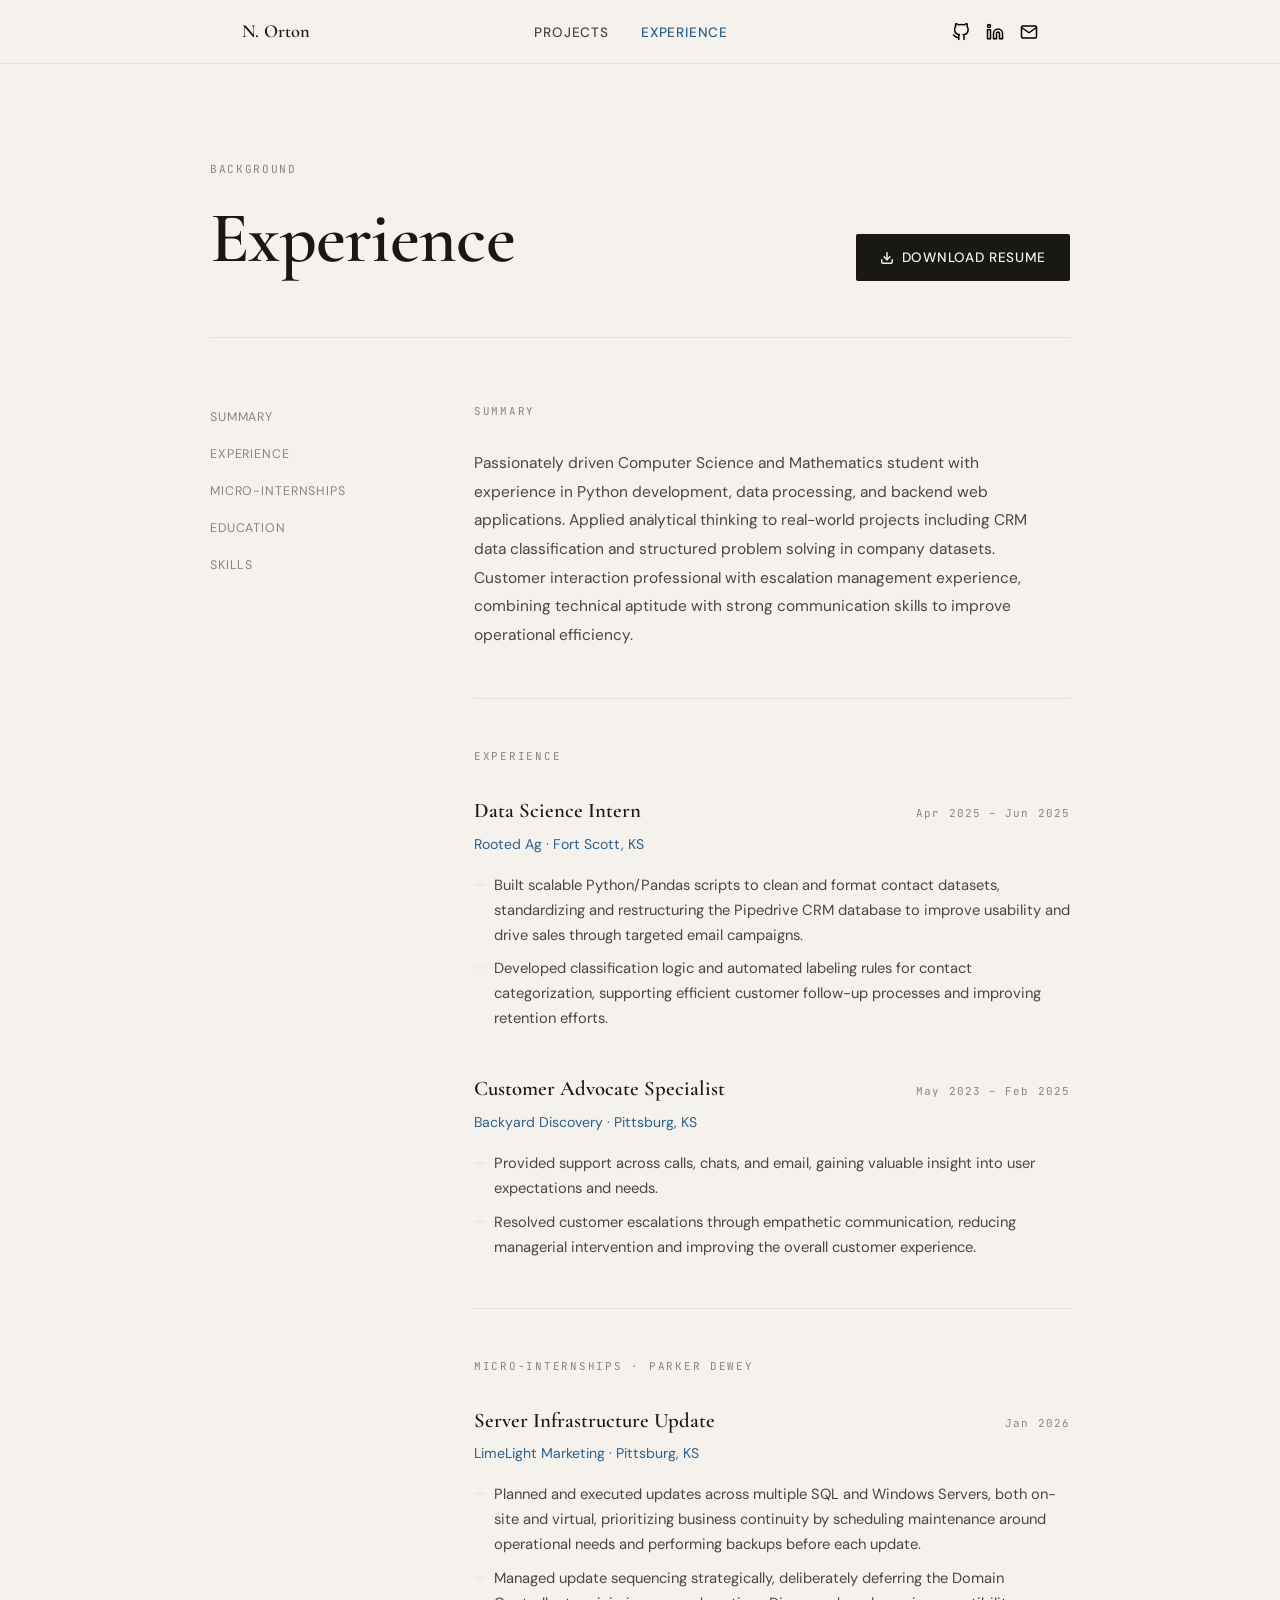
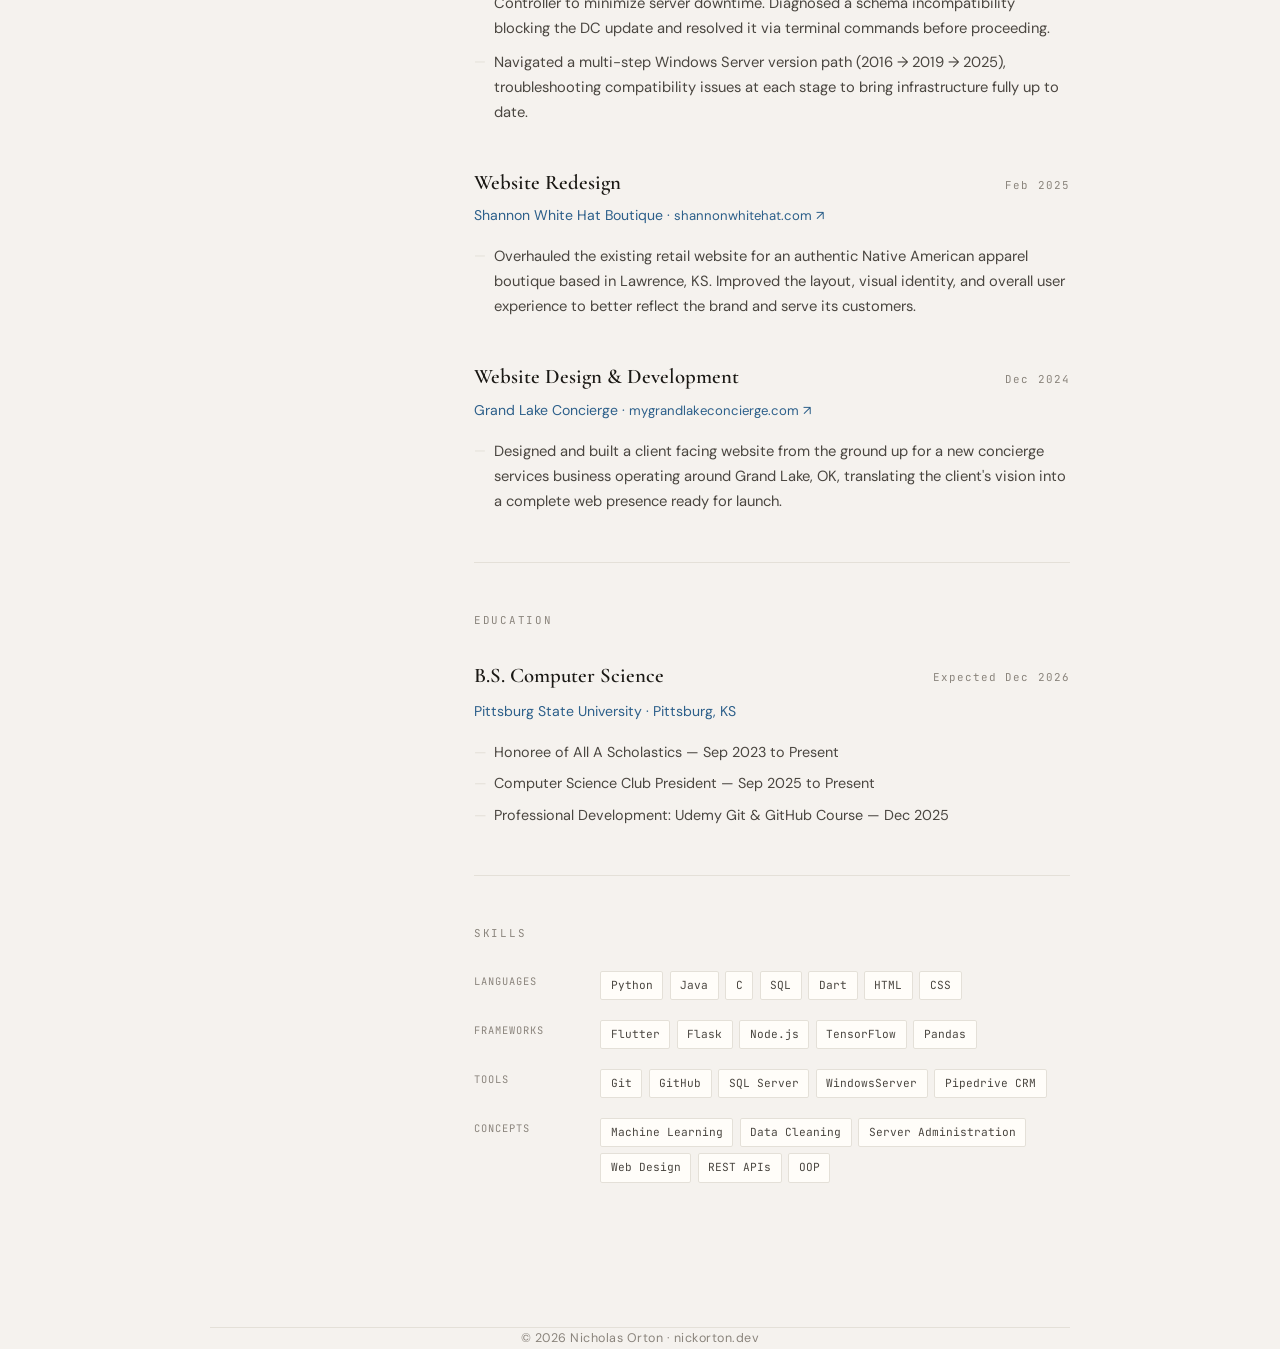
==== experience.html @ 3e884c7b "Updating mobile breakpoints" ====
<!DOCTYPE html>
<html lang="en">

<head>
    <meta charset="UTF-8" />
    <meta name="viewport" content="width=device-width, initial-scale=1.0" />
    <title>Experience · Nicholas Orton</title>
    <link rel="preconnect" href="https://fonts.googleapis.com" />
    <link rel="preconnect" href="https://fonts.gstatic.com" crossorigin />
    <link
        href="https://fonts.googleapis.com/css2?family=Cormorant+Garamond:wght@400;600&family=DM+Sans:wght@400;500&family=JetBrains+Mono:wght@400&display=swap"
        rel="stylesheet" />
    <link rel="stylesheet" href="assets/css/style.css" />
    <style>
        .page-header {
            padding: 10rem 0 3.5rem;
            display: flex;
            align-items: flex-end;
            justify-content: space-between;
            gap: 2rem;
            flex-wrap: wrap;
            border-bottom: 1px solid var(--rule);
            margin-bottom: 0;
        }

        .page-header h1 {
            font-size: clamp(2.5rem, 6vw, 4.5rem);
        }

        /* Resume body */
        .resume {
            padding: 4rem 0 6rem;
            display: grid;
            grid-template-columns: 200px 1fr;
            gap: 0 4rem;
        }

        @media (max-width: 640px) {
            .resume {
                grid-template-columns: 1fr;
            }

            .resume-sidebar {
                display: none;
            }
        }

        /* Sidebar nav (sticky) */
        .resume-sidebar {
            position: sticky;
            top: 5rem;
            align-self: start;
        }

        .sidebar-nav {
            list-style: none;
            display: flex;
            flex-direction: column;
            gap: 0.6rem;
        }

        .sidebar-nav a {
            font-size: 0.78rem;
            letter-spacing: 0.07em;
            text-transform: uppercase;
            color: var(--ink-soft);
            transition: color var(--transition);
        }

        .sidebar-nav a:hover {
            color: var(--accent);
        }

        /* Resume sections */
        .resume-main section {
            padding: 3rem 0;
            border-top: 1px solid var(--rule);
        }

        .resume-main section:first-child {
            padding-top: 0;
            border-top: none;
        }

        .resume-section-title {
            font-family: var(--mono);
            font-size: 0.68rem;
            letter-spacing: 0.16em;
            text-transform: uppercase;
            color: var(--ink-soft);
            margin-bottom: 1.75rem;
        }

        /* Summary */
        .summary-text {
            font-size: 0.97rem;
            color: var(--ink-mid);
            line-height: 1.85;
            max-width: 560px;
        }

        /* Experience entries */
        .entry {
            margin-bottom: 2.5rem;
        }

        .entry:last-child {
            margin-bottom: 0;
        }

        .entry-header {
            display: flex;
            justify-content: space-between;
            align-items: baseline;
            gap: 1rem;
            flex-wrap: wrap;
            margin-bottom: 0.25rem;
        }

        .entry-role {
            font-family: var(--serif);
            font-size: 1.3rem;
            font-weight: 600;
            color: var(--ink);
        }

        .entry-date {
            font-family: var(--mono);
            font-size: 0.68rem;
            letter-spacing: 0.1em;
            color: var(--ink-soft);
            white-space: nowrap;
        }

        .entry-org {
            font-size: 0.88rem;
            color: var(--accent);
            margin-bottom: 1rem;
        }

        .entry-bullets {
            list-style: none;
            display: flex;
            flex-direction: column;
            gap: 0.55rem;
        }

        .entry-bullets li {
            font-size: 0.92rem;
            color: var(--ink-mid);
            line-height: 1.7;
            padding-left: 1.25rem;
            position: relative;
        }

        .entry-bullets li::before {
            content: '—';
            position: absolute;
            left: 0;
            color: var(--rule);
            font-size: 0.85rem;
        }

        /* Education */
        .edu-degree {
            font-family: var(--serif);
            font-size: 1.3rem;
            font-weight: 600;
            margin-bottom: 0.2rem;
        }

        .edu-school {
            font-size: 0.88rem;
            color: var(--accent);
            margin-bottom: 1rem;
        }

        .edu-honors {
            list-style: none;
            display: flex;
            flex-direction: column;
            gap: 0.45rem;
        }

        .edu-honors li {
            font-size: 0.9rem;
            color: var(--ink-mid);
            padding-left: 1.25rem;
            position: relative;
        }

        .edu-honors li::before {
            content: '—';
            position: absolute;
            left: 0;
            color: var(--rule);
        }

        /* Skills */
        .skills-grid {
            display: flex;
            flex-direction: column;
            gap: 1.25rem;
        }

        .skill-row {
            display: grid;
            grid-template-columns: 110px 1fr;
            gap: 1rem;
            align-items: start;
        }

        .skill-category {
            font-family: var(--mono);
            font-size: 0.65rem;
            letter-spacing: 0.1em;
            text-transform: uppercase;
            color: var(--ink-soft);
            padding-top: 0.1rem;
        }

        .skill-tags {
            display: flex;
            flex-wrap: wrap;
            gap: 0.4rem;
        }

        .skill-tag {
            font-family: var(--mono);
            font-size: 0.7rem;
            padding: 0.25rem 0.6rem;
            border: 1px solid var(--rule);
            border-radius: 2px;
            color: var(--ink-mid);
            background: var(--paper);
        }
    </style>
</head>

<body>

    <!-- Nav -->
    <nav>
        <div class="nav-inner">
            <a href="index.html" class="nav-logo">N. Orton</a>
            <ul class="nav-links">
                <li><a href="projects.html">Projects</a></li>
                <li><a href="experience.html" class="active">Experience</a></li>
            </ul>
            <div class="nav-icons">
                <a href="https://github.com/nrrorton" target="_blank" rel="noopener" aria-label="GitHub">
                    <img src="assets/icons/github.svg" alt="GitHub" width="18" height="18" />
                </a>
                <a href="https://www.linkedin.com/in/nicholas-ray-orton" target="_blank" rel="noopener"
                    aria-label="LinkedIn">
                    <img src="assets/icons/linkedin.svg" alt="LinkedIn" width="18" height="18" />
                </a>
                <a href="mailto:nrrorton@gmail.com" aria-label="Email">
                    <img src="assets/icons/email.svg" alt="Email" width="18" height="18" />
                </a>
            </div>
            <!-- Hamburger toggle (mobile only) -->
            <button class="nav-toggle" aria-label="Toggle menu" onclick="
          this.classList.toggle('open');
          document.getElementById('nav-drawer').classList.toggle('open');
        ">
                <span></span>
                <span></span>
                <span></span>
            </button>
        </div>
        <!-- Mobile drawer -->
        <div class="nav-drawer" id="nav-drawer">
            <ul class="nav-links">
                <li><a href="projects.html">Projects</a></li>
                <li><a href="experience.html" class="active">Experience</a></li>
            </ul>
            <div class="nav-icons">
                <a href="https://github.com/nrrorton" target="_blank" rel="noopener" aria-label="GitHub">
                    <img src="assets/icons/github.svg" alt="GitHub" width="18" height="18" />
                </a>
                <a href="https://www.linkedin.com/in/nicholas-ray-orton" target="_blank" rel="noopener"
                    aria-label="LinkedIn">
                    <img src="assets/icons/linkedin.svg" alt="LinkedIn" width="18" height="18" />
                </a>
                <a href="mailto:nrrorton@gmail.com" aria-label="Email">
                    <img src="assets/icons/email.svg" alt="Email" width="18" height="18" />
                </a>
            </div>
        </div>
    </nav>

    <!-- Header -->
    <header class="page-header container">
        <div>
            <p class="section-label fade-in delay-1">Background</p>
            <h1 class="fade-in delay-2">Experience</h1>
        </div>
        <a href="assets/files/Nicholas_Orton_Resume.pdf" download class="btn btn-primary fade-in delay-3">
            <svg width="14" height="14" viewBox="0 0 24 24" fill="none" stroke="currentColor" stroke-width="2.5"
                stroke-linecap="round" stroke-linejoin="round">
                <path d="M21 15v4a2 2 0 0 1-2 2H5a2 2 0 0 1-2-2v-4" />
                <polyline points="7 10 12 15 17 10" />
                <line x1="12" y1="15" x2="12" y2="3" />
            </svg>
            Download Resume
        </a>
    </header>

    <!-- Resume -->
    <div class="resume container">

        <!-- Sidebar -->
        <aside class="resume-sidebar fade-in delay-2">
            <ul class="sidebar-nav">
                <li><a href="#summary">Summary</a></li>
                <li><a href="#experience">Experience</a></li>
                <li><a href="micro">Micro-Internships</a></li>
                <li><a href="#education">Education</a></li>
                <li><a href="#skills">Skills</a></li>
            </ul>
        </aside>

        <!-- Main content -->
        <div class="resume-main">

            <!-- Summary -->
            <section id="summary" class="fade-in delay-2">
                <p class="resume-section-title">Summary</p>
                <p class="summary-text">
                    Passionately driven Computer Science and Mathematics student with experience in Python development,
                    data processing, and backend web applications. Applied analytical thinking to real-world projects
                    including CRM data classification and structured problem solving in company datasets. Customer
                    interaction professional with escalation management experience, combining technical aptitude with
                    strong communication skills to improve operational efficiency.
                </p>
            </section>

            <!-- Experience -->
            <section id="experience" class="fade-in delay-3">
                <p class="resume-section-title">Experience</p>

                <div class="entry">
                    <div class="entry-header">
                        <span class="entry-role">Data Science Intern</span>
                        <span class="entry-date">Apr 2025 – Jun 2025</span>
                    </div>
                    <p class="entry-org">Rooted Ag · Fort Scott, KS</p>
                    <ul class="entry-bullets">
                        <li>Built scalable Python/Pandas scripts to clean and format contact datasets, standardizing and
                            restructuring the Pipedrive CRM database to improve usability and drive sales through
                            targeted email campaigns.</li>
                        <li>Developed classification logic and automated labeling rules for contact categorization,
                            supporting efficient customer follow-up processes and improving retention efforts.</li>
                    </ul>
                </div>

                <div class="entry">
                    <div class="entry-header">
                        <span class="entry-role">Customer Advocate Specialist</span>
                        <span class="entry-date">May 2023 – Feb 2025</span>
                    </div>
                    <p class="entry-org">Backyard Discovery · Pittsburg, KS</p>
                    <ul class="entry-bullets">
                        <li>Provided support across calls, chats, and email, gaining valuable insight into user
                            expectations and needs.</li>
                        <li>Resolved customer escalations through empathetic communication, reducing managerial
                            intervention and improving the overall customer experience.</li>
                    </ul>
                </div>
            </section>

            <!-- Micro-Internships -->
            <section id="micro" class="fade-in delay-4">
                <p class="resume-section-title">Micro-Internships · Parker Dewey</p>
            
                <div class="entry">
                    <div class="entry-header">
                        <span class="entry-role">Server Infrastructure Update</span>
                        <span class="entry-date">Jan 2026</span>
                    </div>
                    <p class="entry-org">LimeLight Marketing · Pittsburg, KS</p>
                    <ul class="entry-bullets">
                        <li>Planned and executed updates across multiple SQL and Windows Servers, both on-site and virtual,
                            prioritizing business continuity by scheduling maintenance around operational needs and performing
                            backups before each update.</li>
                        <li>Managed update sequencing strategically, deliberately deferring the Domain Controller to minimize
                            server downtime. Diagnosed a schema incompatibility blocking the DC update and resolved it via
                            terminal commands before proceeding.</li>
                        <li>Navigated a multi-step Windows Server version path (2016 → 2019 → 2025), troubleshooting compatibility
                            issues at each stage to bring infrastructure fully up to date.</li>
                    </ul>
                </div>
            
                <div class="entry">
                    <div class="entry-header">
                        <span class="entry-role">Website Redesign</span>
                        <span class="entry-date">Feb 2025</span>
                    </div>
                    <p class="entry-org">
                        Shannon White Hat Boutique ·
                        <a href="https://www.shannonwhitehat.com/" target="_blank" rel="noopener"
                            style="color: var(--accent); font-size: 0.82rem;">shannonwhitehat.com ↗</a>
                    </p>
                    <ul class="entry-bullets">
                        <li>Overhauled the existing retail website for an authentic Native American apparel boutique based in
                            Lawrence, KS. Improved the layout, visual identity, and overall user experience to better reflect the
                            brand and serve its customers.</li>
                    </ul>
                </div>

                <div class="entry">
                    <div class="entry-header">
                        <span class="entry-role">Website Design & Development</span>
                        <span class="entry-date">Dec 2024</span>
                    </div>
                    <p class="entry-org">
                        Grand Lake Concierge ·
                        <a href="https://www.mygrandlakeconcierge.com/" target="_blank" rel="noopener"
                            style="color: var(--accent); font-size: 0.82rem;">mygrandlakeconcierge.com ↗</a>
                    </p>
                    <ul class="entry-bullets">
                        <li>Designed and built a client facing website from the ground up for a new concierge services business
                            operating around Grand Lake, OK, translating the client's vision into a complete web presence ready for
                            launch.</li>
                    </ul>
                </div>
            </section>

            <!-- Education -->
            <section id="education" class="fade-in delay-4">
                <p class="resume-section-title">Education</p>
                <div class="entry-header" style="margin-bottom: 0.25rem;">
                    <span class="edu-degree">B.S. Computer Science</span>
                    <span class="entry-date">Expected Dec 2026</span>
                </div>
                <p class="edu-school">Pittsburg State University · Pittsburg, KS</p>
                <ul class="edu-honors">
                    <li>Honoree of All A Scholastics — Sep 2023 to Present</li>
                    <li>Computer Science Club President — Sep 2025 to Present</li>
                    <li>Professional Development: Udemy Git &amp; GitHub Course — Dec 2025</li>
                </ul>
            </section>

            <!-- Skills -->
            <section id="skills" class="fade-in delay-5">
                <p class="resume-section-title">Skills</p>
                <div class="skills-grid">
                    <div class="skill-row">
                        <span class="skill-category">Languages</span>
                        <div class="skill-tags">
                            <span class="skill-tag">Python</span>
                            <span class="skill-tag">Java</span>
                            <span class="skill-tag">C</span>
                            <span class="skill-tag">SQL</span>
                            <span class="skill-tag">Dart</span>
                            <span class="skill-tag">HTML</span>
                            <span class="skill-tag">CSS</span>
                        </div>
                    </div>
                    <div class="skill-row">
                        <span class="skill-category">Frameworks</span>
                        <div class="skill-tags">
                            <span class="skill-tag">Flutter</span>
                            <span class="skill-tag">Flask</span>
                            <span class="skill-tag">Node.js</span>
                            <span class="skill-tag">TensorFlow</span>
                            <span class="skill-tag">Pandas</span>
                        </div>
                    </div>
                    <div class="skill-row">
                        <span class="skill-category">Tools</span>
                        <div class="skill-tags">
                            <span class="skill-tag">Git</span>
                            <span class="skill-tag">GitHub</span>
                            <span class="skill-tag">SQL Server</span>
                            <span class="skill-tag">WindowsServer</span>
                            <span class="skill-tag">Pipedrive CRM</span>
                        </div>
                    </div>
                    <div class="skill-row">
                        <span class="skill-category">Concepts</span>
                        <div class="skill-tags">
                            <span class="skill-tag">Machine Learning</span>
                            <span class="skill-tag">Data Cleaning</span>
                            <span class="skill-tag">Server Administration</span>
                            <span class="skill-tag">Web Design</span>
                            <span class="skill-tag">REST APIs</span>
                            <span class="skill-tag">OOP</span>
                        </div>
                    </div>
                </div>
            </section>

        </div>
    </div>

    <footer class="container">
        <p>© 2026 Nicholas Orton · nickorton.dev</p>
    </footer>

</body>

</html>
---- assets/css/style.css ----
/* ── Reset & Base ─────────────────────────────────────── */
*,
*::before,
*::after {
    box-sizing: border-box;
    margin: 0;
    padding: 0;
}

:root {
    --cream: #f5f2ee;
    --paper: #fffdf9;
    --ink: #1a1814;
    --ink-mid: #4a4640;
    --ink-soft: #8a847c;
    --rule: #e4e0d8;
    --accent: #2c5f8a;
    --accent-h: #1e4266;
    --serif: 'Cormorant Garamond', Georgia, serif;
    --sans: 'DM Sans', system-ui, sans-serif;
    --mono: 'JetBrains Mono', monospace;
    --max: 860px;
    --transition: 0.2s ease;
}

html {
    scroll-behavior: smooth;
}

body {
    background: var(--cream);
    color: var(--ink);
    font-family: var(--sans);
    font-size: 16px;
    line-height: 1.7;
    min-height: 100vh;
}

/* ── Typography ───────────────────────────────────────── */
h1,
h2,
h3 {
    font-family: var(--serif);
    font-weight: 600;
    letter-spacing: -0.01em;
    line-height: 1.2;
}

a {
    color: var(--accent);
    text-decoration: none;
    transition: color var(--transition);
}

a:hover {
    color: var(--accent-h);
}

/* ── Layout ───────────────────────────────────────────── */
.container {
    max-width: var(--max);
    margin: 0 auto;
    padding: 0 1.25rem;
}

@media (min-width: 600px) {
    .container {
        padding: 0 2rem;
    }
}

/* ── Nav ──────────────────────────────────────────────── */
nav {
    position: fixed;
    top: 0;
    left: 0;
    right: 0;
    z-index: 100;
    background: rgba(245, 242, 238, 0.96);
    backdrop-filter: blur(8px);
    border-bottom: 1px solid var(--rule);
}

.nav-inner {
    max-width: var(--max);
    margin: 0 auto;
    padding: 1rem 1.25rem;
    display: flex;
    align-items: center;
    justify-content: space-between;
    gap: 1rem;
}

@media (min-width: 600px) {
    .nav-inner {
        padding: 1rem 2rem;
    }
}

.nav-logo {
    font-family: var(--serif);
    font-size: 1.15rem;
    font-weight: 600;
    color: var(--ink);
    letter-spacing: 0.01em;
    flex-shrink: 0;
}

.nav-logo:hover {
    color: var(--accent);
}

/* Desktop nav links + icons */
.nav-links {
    display: flex;
    align-items: center;
    gap: 2rem;
    list-style: none;
}

.nav-links a {
    font-size: 0.85rem;
    font-weight: 500;
    letter-spacing: 0.06em;
    text-transform: uppercase;
    color: var(--ink-mid);
}

.nav-links a:hover {
    color: var(--accent);
}

.nav-links a.active {
    color: var(--accent);
}

.nav-icons {
    display: flex;
    align-items: center;
    gap: 1rem;
    flex-shrink: 0;
}

.nav-icons a {
    display: flex;
    align-items: center;
    color: var(--ink-soft);
    transition: color var(--transition);
}

.nav-icons a:hover {
    color: var(--accent);
}

.nav-icons img,
.nav-icons svg {
    width: 18px;
    height: 18px;
}

/* Hamburger button — hidden on desktop */
.nav-toggle {
    display: none;
    flex-direction: column;
    justify-content: center;
    gap: 5px;
    background: none;
    border: none;
    cursor: pointer;
    padding: 4px;
    flex-shrink: 0;
}

.nav-toggle span {
    display: block;
    width: 22px;
    height: 1.5px;
    background: var(--ink);
    transition: all 0.25s ease;
    transform-origin: center;
}

/* Animate hamburger → X when open */
.nav-toggle.open span:nth-child(1) {
    transform: translateY(6.5px) rotate(45deg);
}

.nav-toggle.open span:nth-child(2) {
    opacity: 0;
}

.nav-toggle.open span:nth-child(3) {
    transform: translateY(-6.5px) rotate(-45deg);
}

/* Mobile drawer */
.nav-drawer {
    display: none;
    flex-direction: column;
    background: rgba(245, 242, 238, 0.98);
    border-top: 1px solid var(--rule);
    padding: 0.5rem 1.25rem 1.25rem;
}

.nav-drawer.open {
    display: flex;
}

.nav-drawer .nav-links {
    flex-direction: column;
    align-items: flex-start;
    gap: 0;
}

.nav-drawer .nav-links li {
    width: 100%;
    border-bottom: 1px solid var(--rule);
}

.nav-drawer .nav-links a {
    display: block;
    padding: 0.75rem 0;
    font-size: 0.9rem;
}

.nav-drawer .nav-icons {
    margin-top: 1rem;
    gap: 1.25rem;
}

/* Switch to mobile layout below 560px */
@media (max-width: 560px) {
    .nav-toggle {
        display: flex;
    }

    .nav-inner .nav-links,
    .nav-inner .nav-icons {
        display: none;
    }
}

/* ── Buttons ──────────────────────────────────────────── */
.btn {
    display: inline-flex;
    align-items: center;
    gap: 0.5rem;
    padding: 0.75rem 1.5rem;
    font-family: var(--sans);
    font-size: 0.85rem;
    font-weight: 500;
    letter-spacing: 0.05em;
    text-transform: uppercase;
    border-radius: 2px;
    transition: all var(--transition);
    cursor: pointer;
    border: none;
}

.btn-primary {
    background: var(--ink);
    color: var(--cream);
}

.btn-primary:hover {
    background: var(--accent);
    color: var(--cream);
}

.btn-outline {
    background: transparent;
    color: var(--ink);
    border: 1px solid var(--ink);
}

.btn-outline:hover {
    border-color: var(--accent);
    color: var(--accent);
}

/* ── Section headings ─────────────────────────────────── */
.section-label {
    font-family: var(--mono);
    font-size: 0.7rem;
    letter-spacing: 0.15em;
    text-transform: uppercase;
    color: var(--ink-soft);
    margin-bottom: 1rem;
}

.divider {
    width: 40px;
    height: 1px;
    background: var(--ink-soft);
    margin: 1.5rem 0;
}

/* ── Footer ───────────────────────────────────────────── */
footer {
    margin-top: 6rem;
    padding: 2rem 0;
    border-top: 1px solid var(--rule);
    text-align: center;
    font-size: 0.78rem;
    color: var(--ink-soft);
    letter-spacing: 0.04em;
}

/* ── Fade-in cascade animation ────────────────────────── */
.fade-in {
    opacity: 0;
    transform: translateY(18px);
    animation: fadeUp 0.7s ease forwards;
}

@keyframes fadeUp {
    to {
        opacity: 1;
        transform: translateY(0);
    }
}

.delay-1 {
    animation-delay: 0.1s;
}

.delay-2 {
    animation-delay: 0.25s;
}

.delay-3 {
    animation-delay: 0.42s;
}

.delay-4 {
    animation-delay: 0.6s;
}

.delay-5 {
    animation-delay: 0.78s;
}
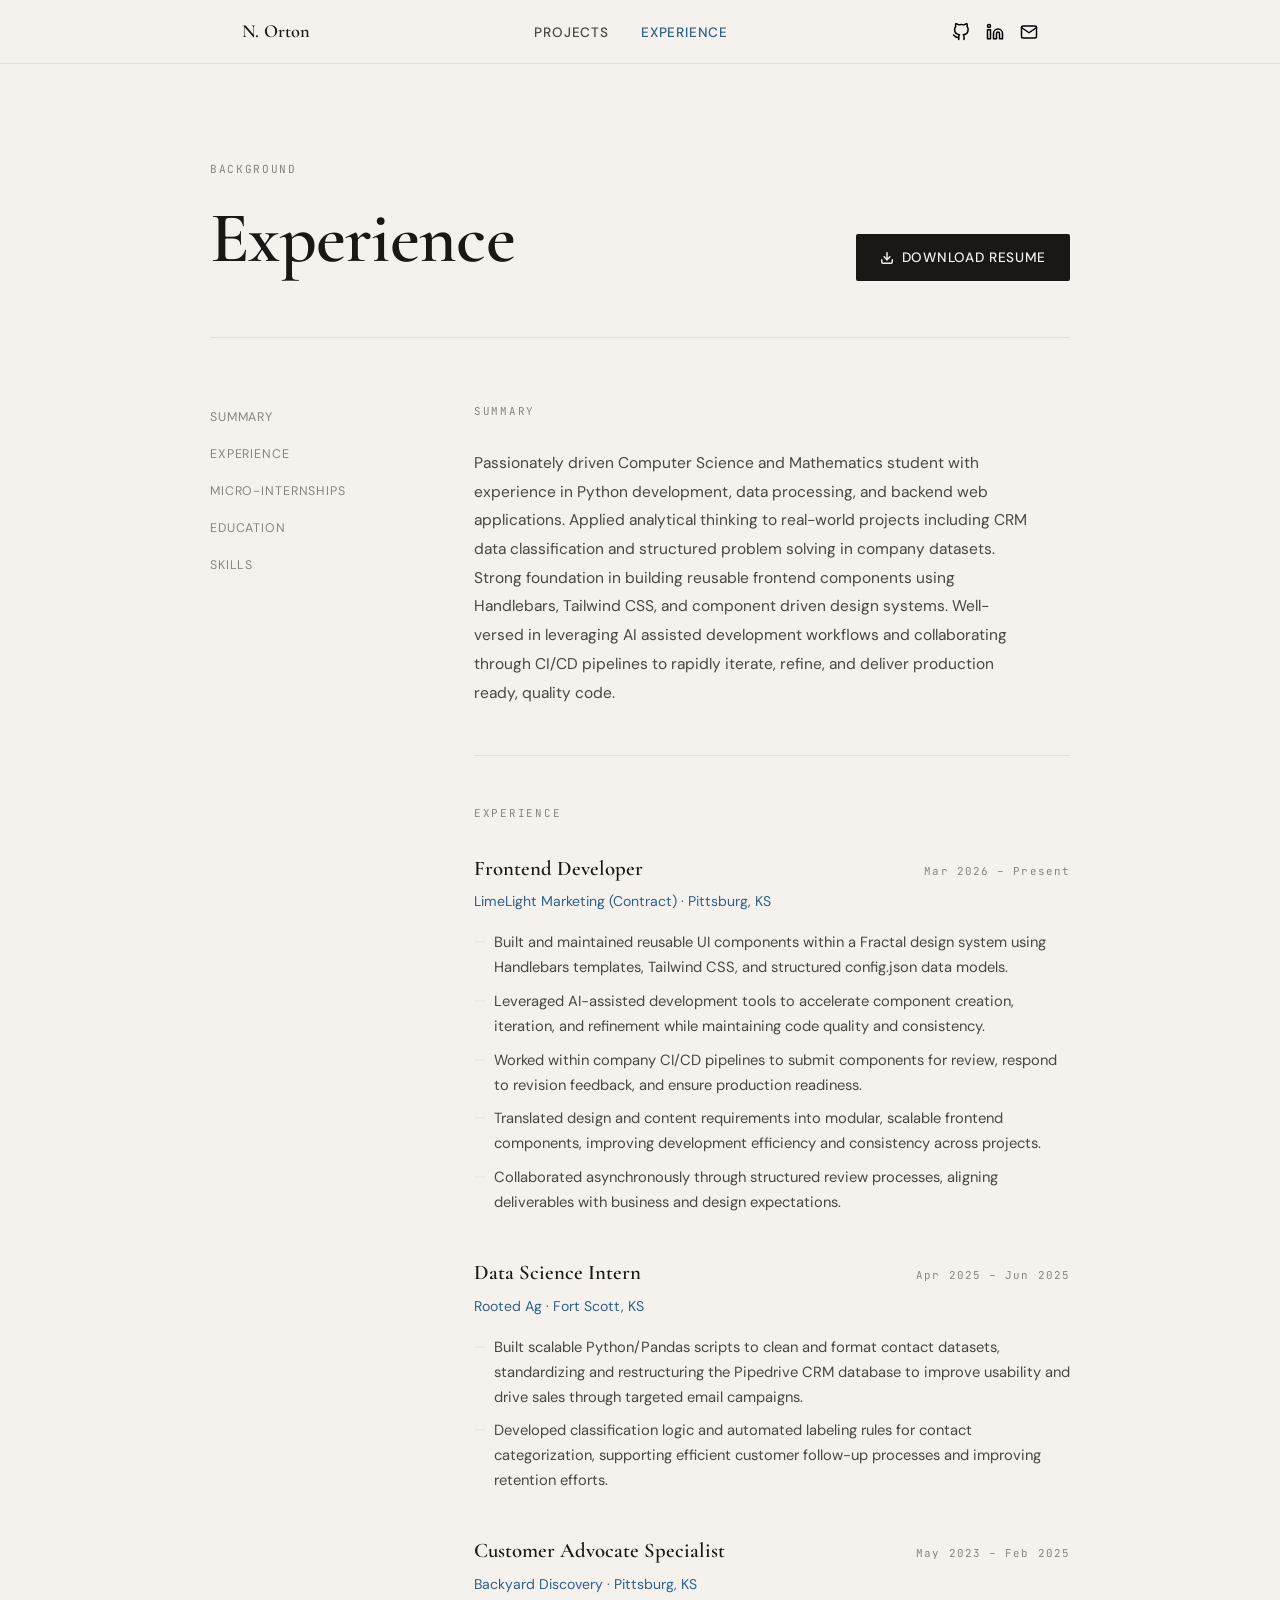
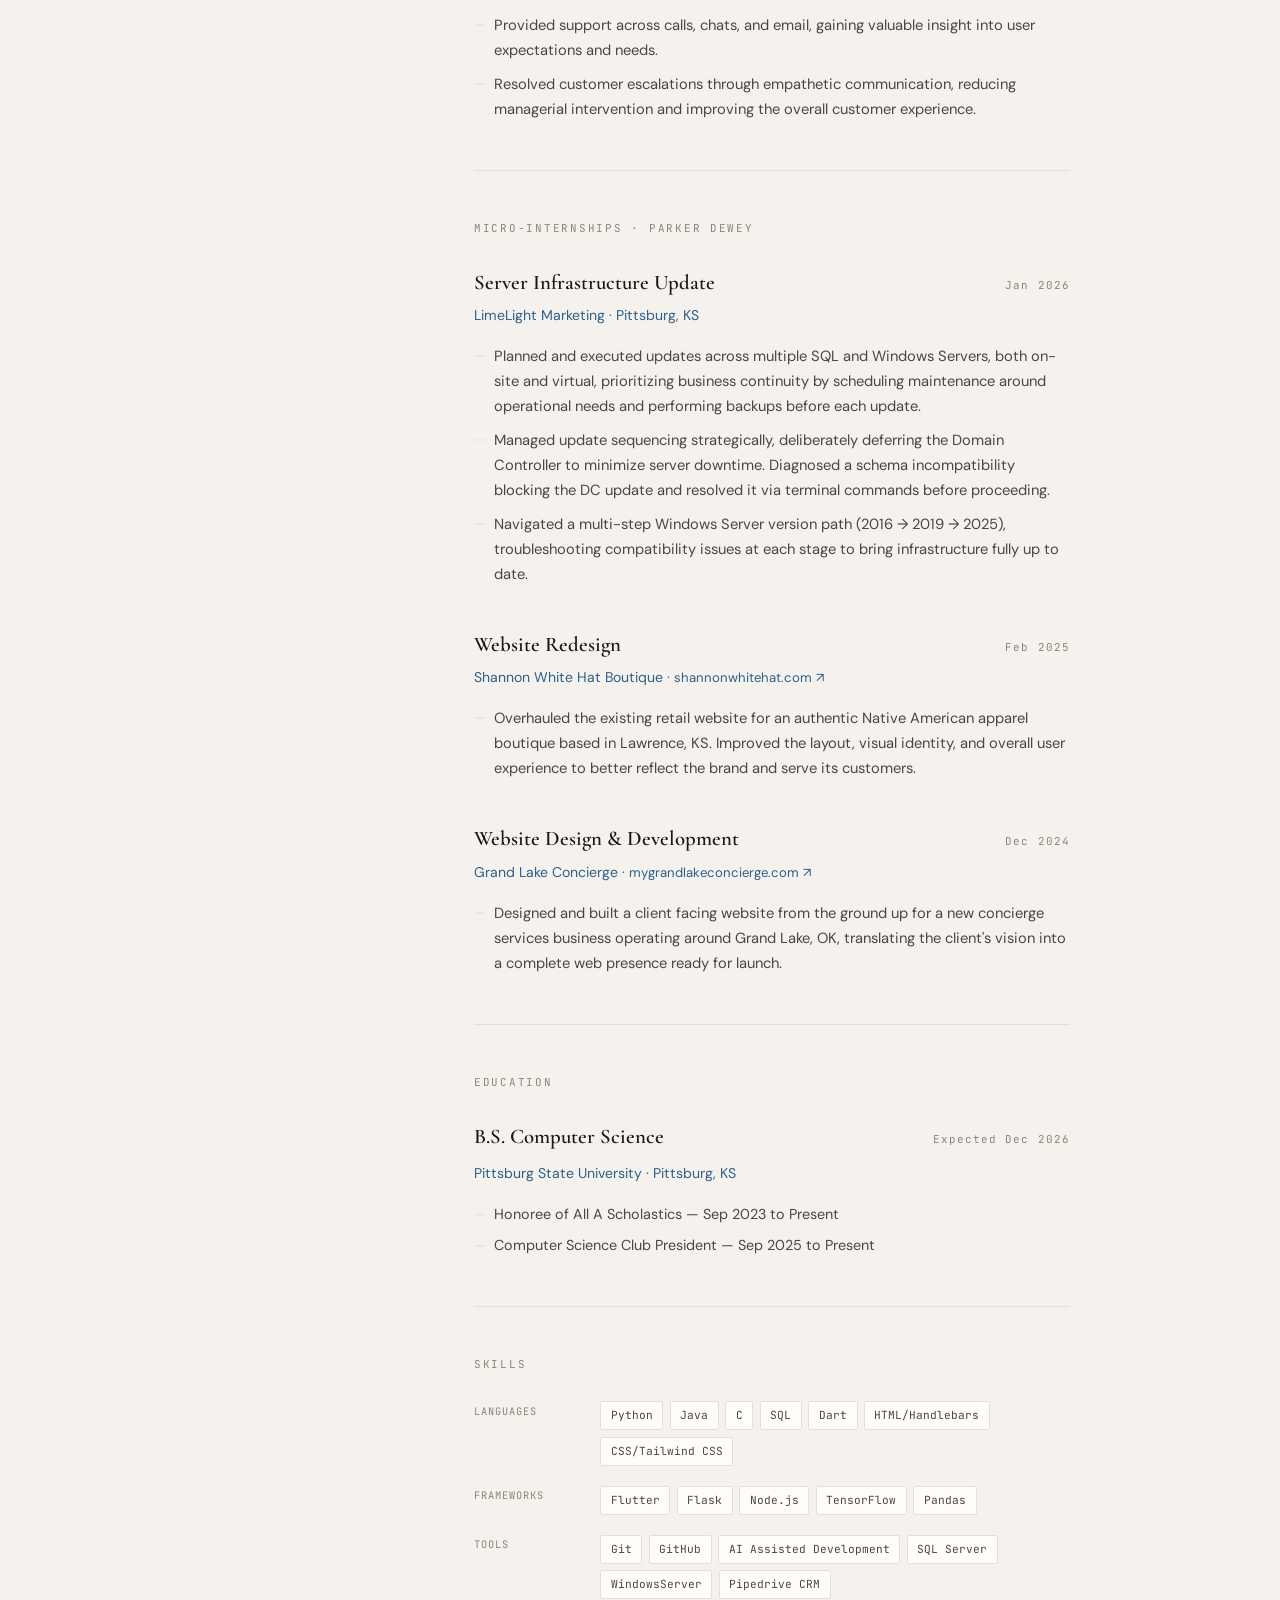
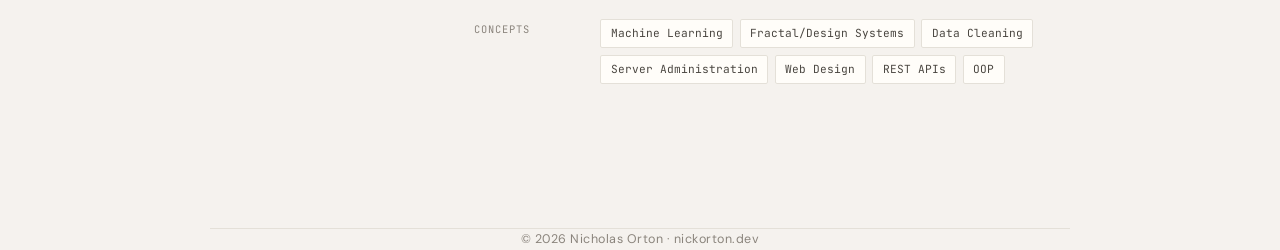
==== commit 7bf1cb88: "Adding experience/updating skills" ====
--- a/experience.html
+++ b/experience.html
@@ -261,9 +261,9 @@
             </div>
             <!-- Hamburger toggle (mobile only) -->
             <button class="nav-toggle" aria-label="Toggle menu" onclick="
-          this.classList.toggle('open');
-          document.getElementById('nav-drawer').classList.toggle('open');
-        ">
+            this.classList.toggle('open');
+            document.getElementById('nav-drawer').classList.toggle('open');
+            ">
                 <span></span>
                 <span></span>
                 <span></span>
@@ -330,15 +330,36 @@
                 <p class="summary-text">
                     Passionately driven Computer Science and Mathematics student with experience in Python development,
                     data processing, and backend web applications. Applied analytical thinking to real-world projects
-                    including CRM data classification and structured problem solving in company datasets. Customer
-                    interaction professional with escalation management experience, combining technical aptitude with
-                    strong communication skills to improve operational efficiency.
+                    including CRM data classification and structured problem solving in company datasets. Strong foundation
+                    in building reusable frontend components using Handlebars, Tailwind CSS, and component driven design
+                    systems. Well-versed in leveraging AI assisted development workflows and collaborating through CI/CD
+                    pipelines to rapidly iterate, refine, and deliver production ready, quality code.
                 </p>
             </section>
 
             <!-- Experience -->
             <section id="experience" class="fade-in delay-3">
                 <p class="resume-section-title">Experience</p>
+
+                <div class="entry">
+                    <div class="entry-header">
+                        <span class="entry-role">Frontend Developer</span>
+                        <span class="entry-date">Mar 2026 – Present</span>
+                    </div>
+                    <p class="entry-org">LimeLight Marketing (Contract) · Pittsburg, KS</p>
+                    <ul class="entry-bullets">
+                        <li>Built and maintained reusable UI components within a Fractal design system using Handlebars templates, Tailwind CSS, and
+                        structured config.json data models.</li>
+                        <li>Leveraged AI-assisted development tools to accelerate component creation, iteration, and refinement while maintaining
+                        code quality and consistency.</li>
+                        <li>Worked within company CI/CD pipelines to submit components for review, respond to revision feedback, and ensure
+                        production readiness.</li>
+                        <li>Translated design and content requirements into modular, scalable frontend components, improving development efficiency
+                        and consistency across projects.</li>
+                        <li>Collaborated asynchronously through structured review processes, aligning deliverables with business and design
+                        expectations.</li>
+                    </ul>
+                </div>
 
                 <div class="entry">
                     <div class="entry-header">
@@ -438,7 +459,6 @@
                 <ul class="edu-honors">
                     <li>Honoree of All A Scholastics — Sep 2023 to Present</li>
                     <li>Computer Science Club President — Sep 2025 to Present</li>
-                    <li>Professional Development: Udemy Git &amp; GitHub Course — Dec 2025</li>
                 </ul>
             </section>
 
@@ -454,8 +474,8 @@
                             <span class="skill-tag">C</span>
                             <span class="skill-tag">SQL</span>
                             <span class="skill-tag">Dart</span>
-                            <span class="skill-tag">HTML</span>
-                            <span class="skill-tag">CSS</span>
+                            <span class="skill-tag">HTML/Handlebars</span>
+                            <span class="skill-tag">CSS/Tailwind CSS</span>
                         </div>
                     </div>
                     <div class="skill-row">
@@ -473,6 +493,7 @@
                         <div class="skill-tags">
                             <span class="skill-tag">Git</span>
                             <span class="skill-tag">GitHub</span>
+                            <span class="skill-tag">AI Assisted Development</span>
                             <span class="skill-tag">SQL Server</span>
                             <span class="skill-tag">WindowsServer</span>
                             <span class="skill-tag">Pipedrive CRM</span>
@@ -482,6 +503,7 @@
                         <span class="skill-category">Concepts</span>
                         <div class="skill-tags">
                             <span class="skill-tag">Machine Learning</span>
+                            <span class="skill-tag">Fractal/Design Systems</span>
                             <span class="skill-tag">Data Cleaning</span>
                             <span class="skill-tag">Server Administration</span>
                             <span class="skill-tag">Web Design</span>
--- a/assets/css/style.css
+++ b/assets/css/style.css
@@ -206,6 +206,16 @@
     display: flex;
 }
 
+@media (min-width: 561px) {
+    .nav-drawer {
+        display: none !important;
+    }
+
+    .nav-toggle {
+        display: none !important;
+    }
+}
+
 .nav-drawer .nav-links {
     flex-direction: column;
     align-items: flex-start;
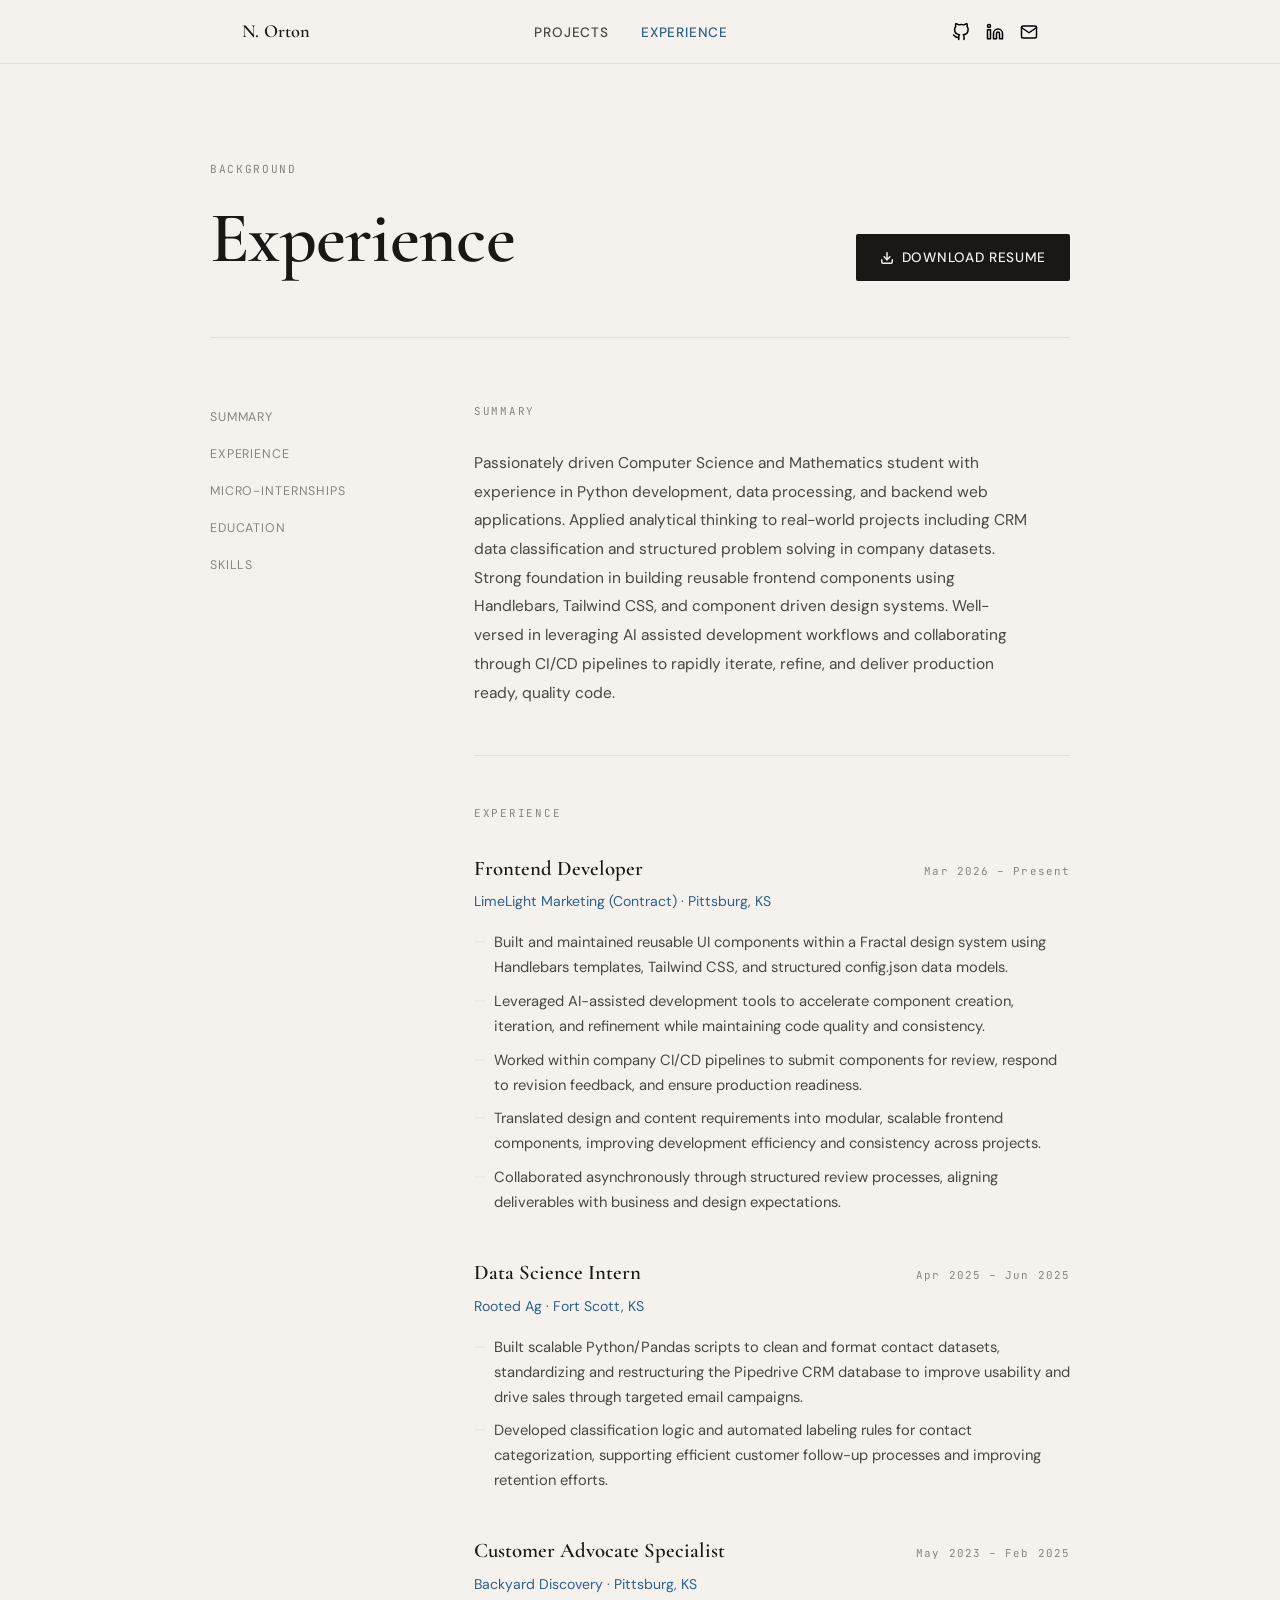
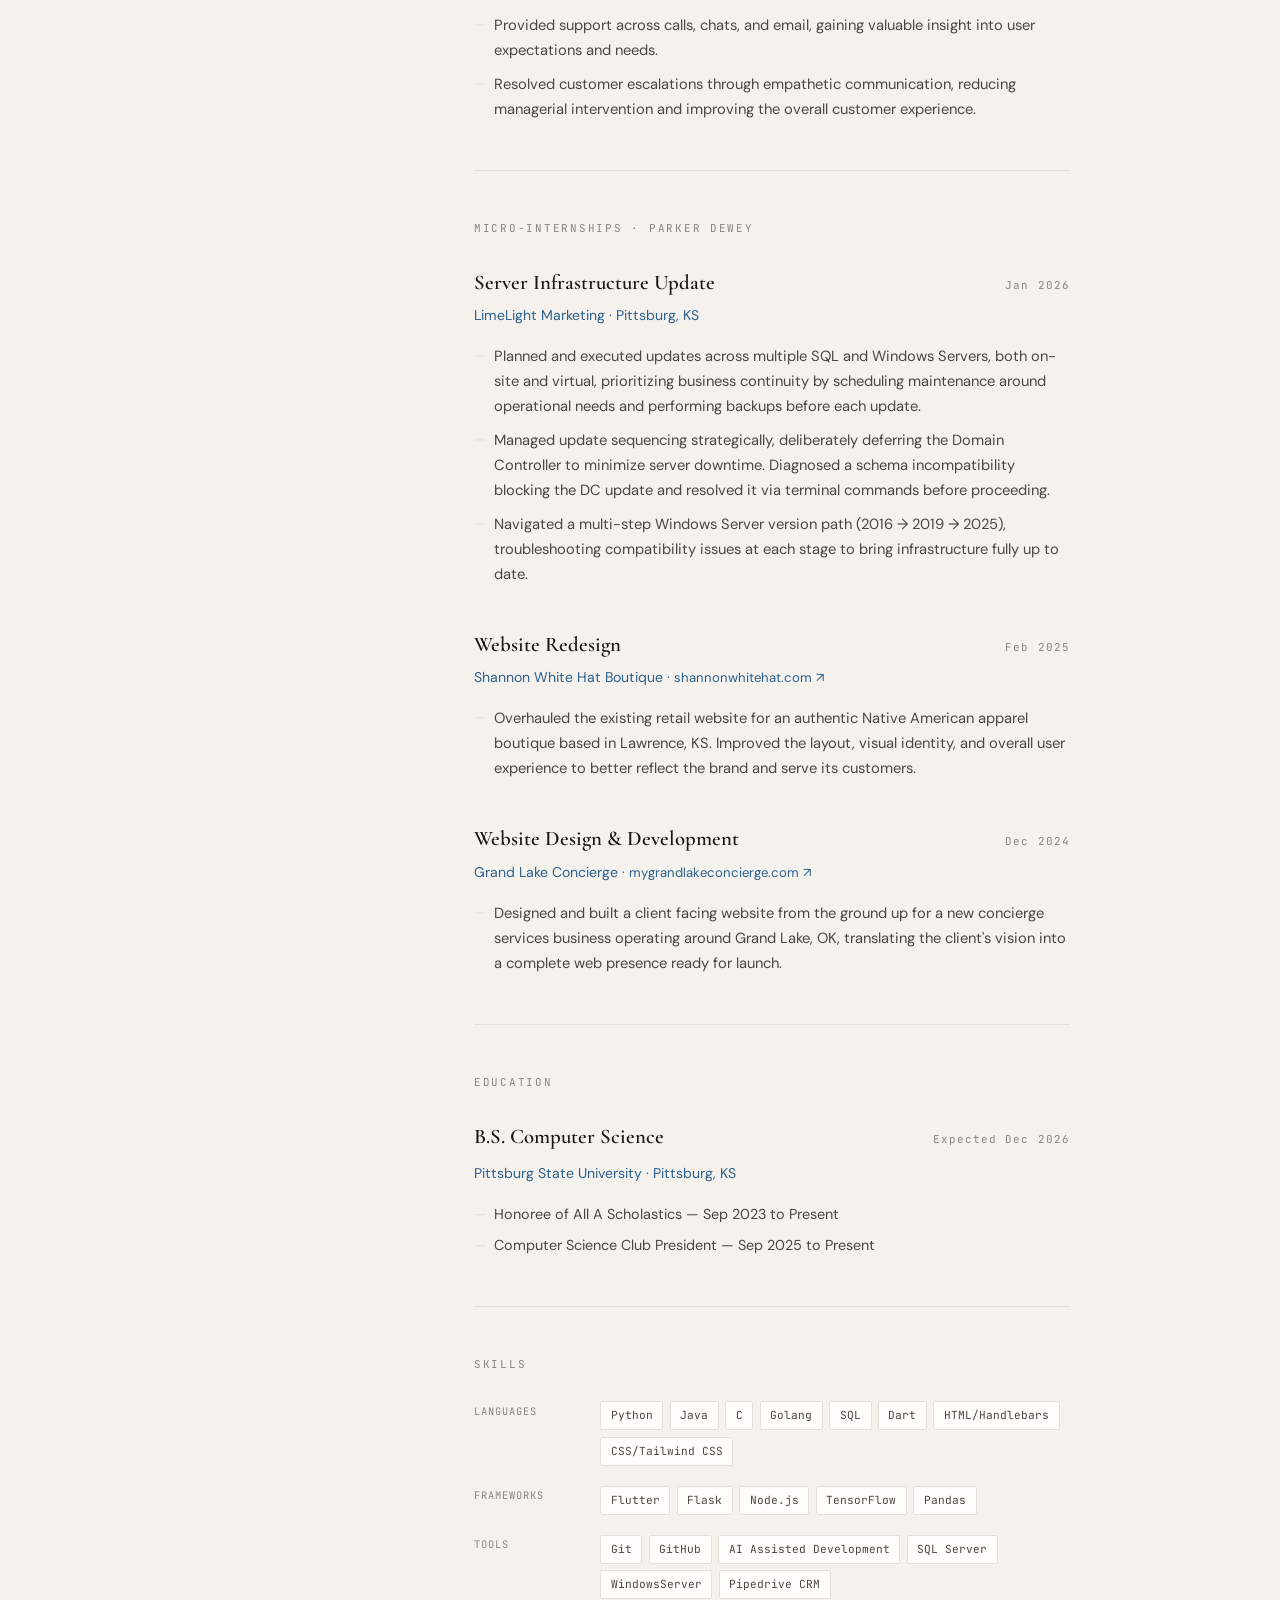
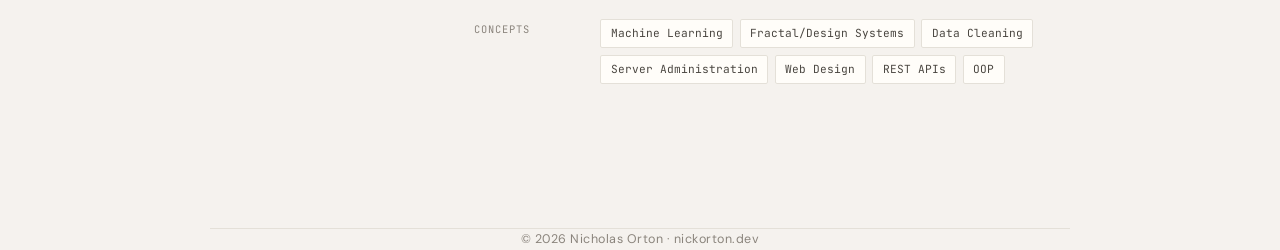
==== commit ce749f35: "Updating skills" ====
--- a/experience.html
+++ b/experience.html
@@ -472,6 +472,7 @@
                             <span class="skill-tag">Python</span>
                             <span class="skill-tag">Java</span>
                             <span class="skill-tag">C</span>
+                            <span class="skill-tag">Golang</span>
                             <span class="skill-tag">SQL</span>
                             <span class="skill-tag">Dart</span>
                             <span class="skill-tag">HTML/Handlebars</span>
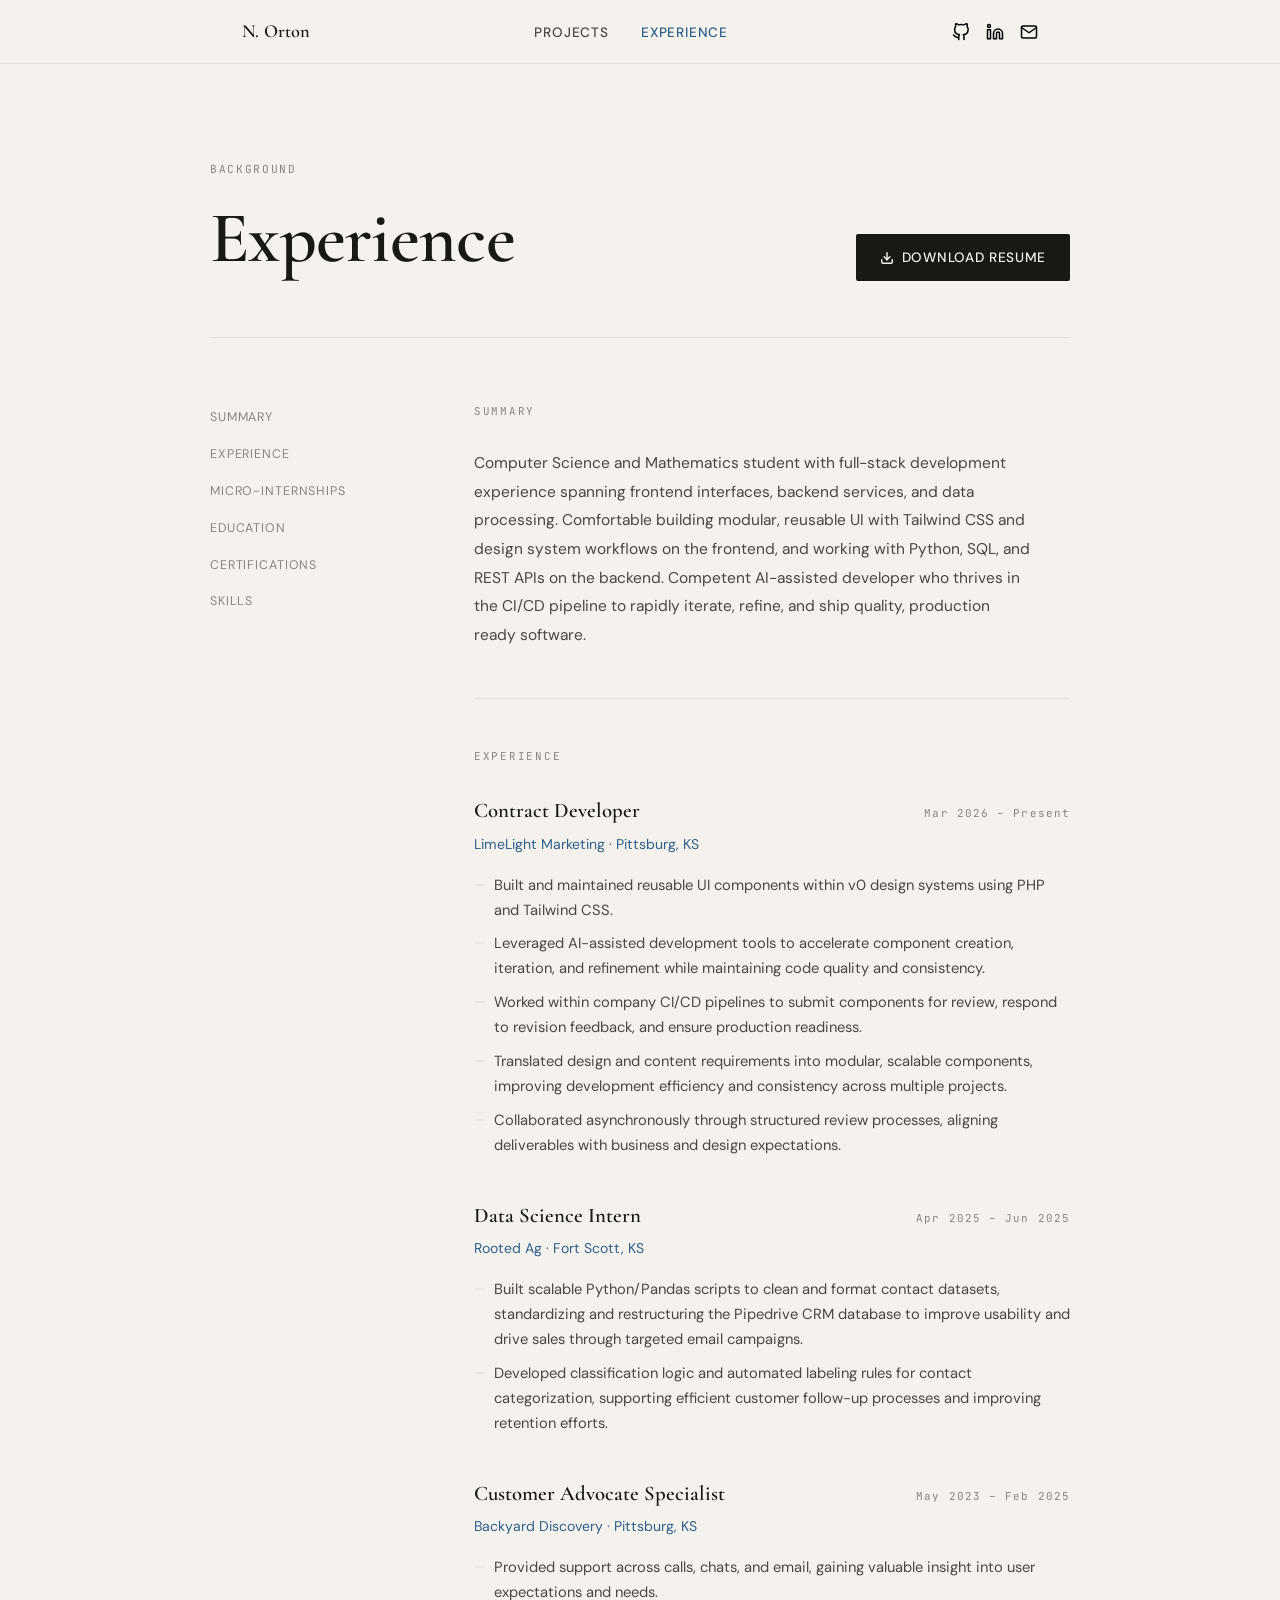
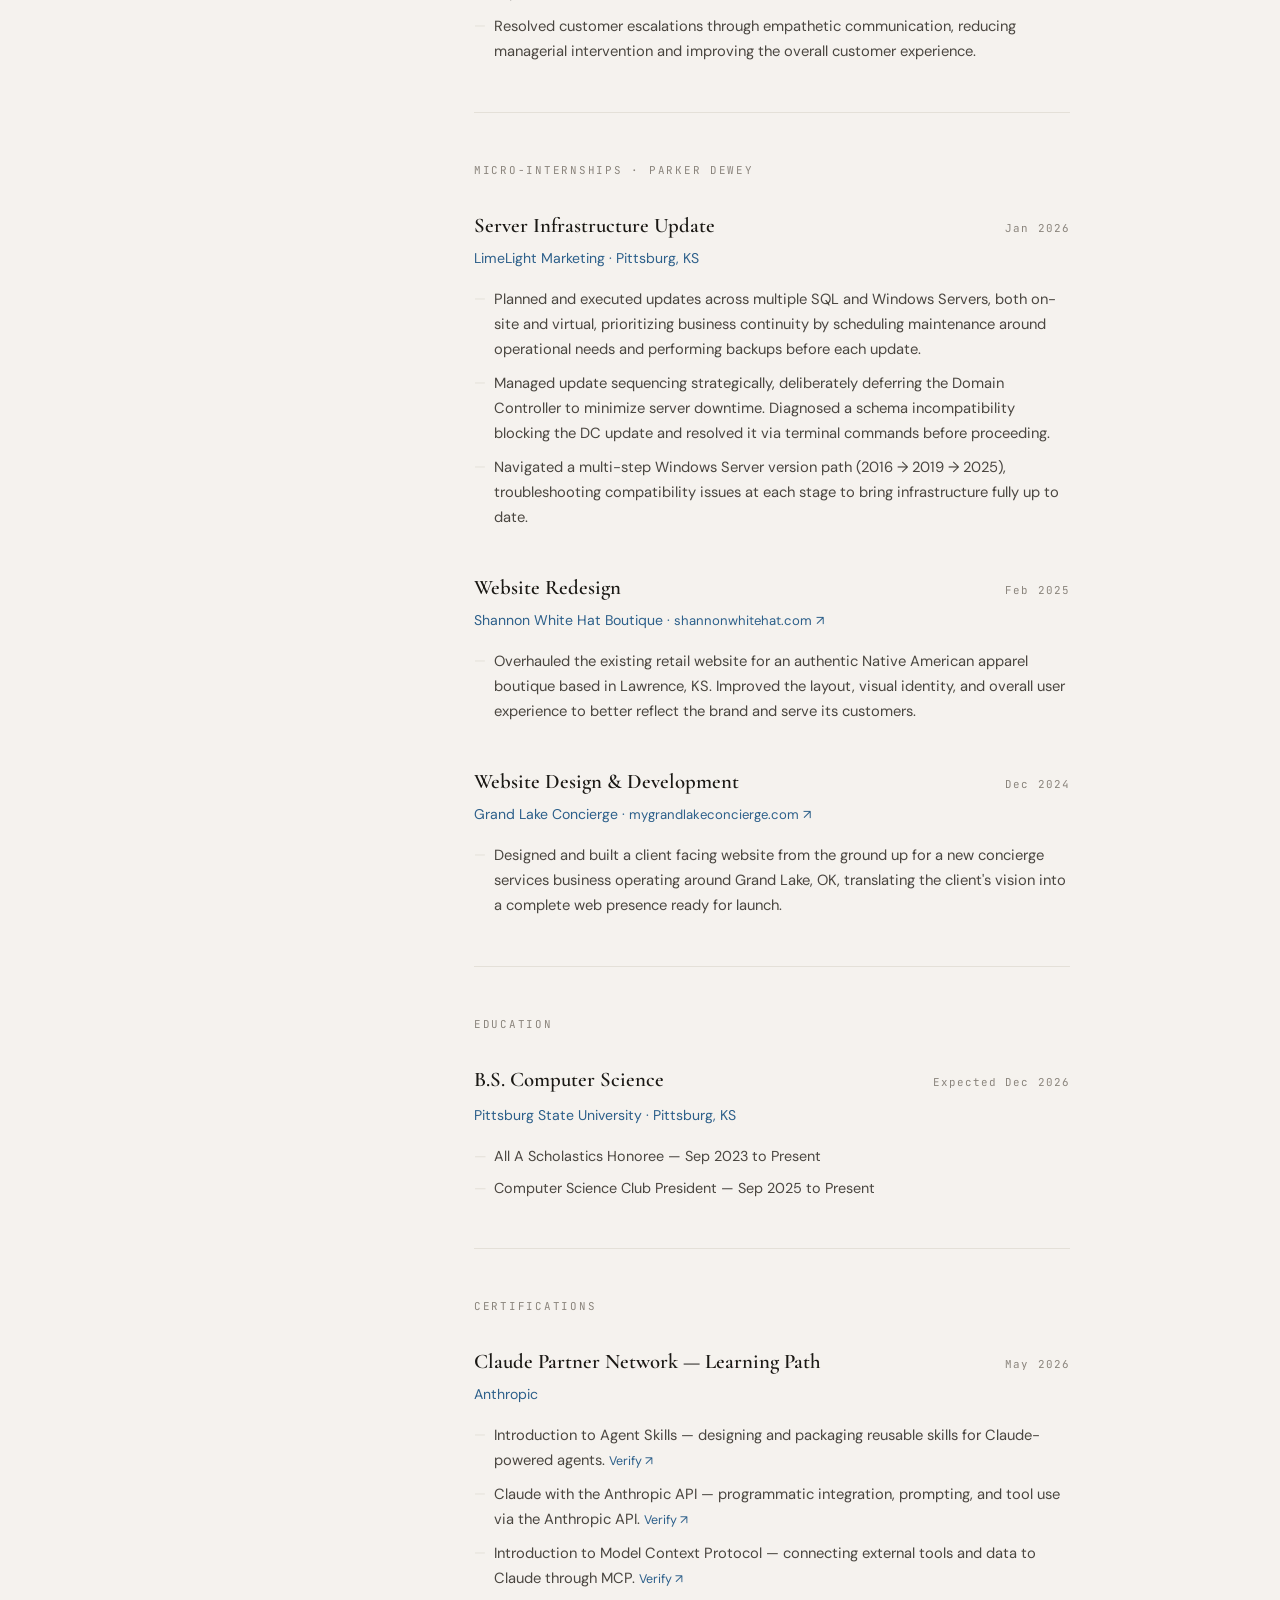
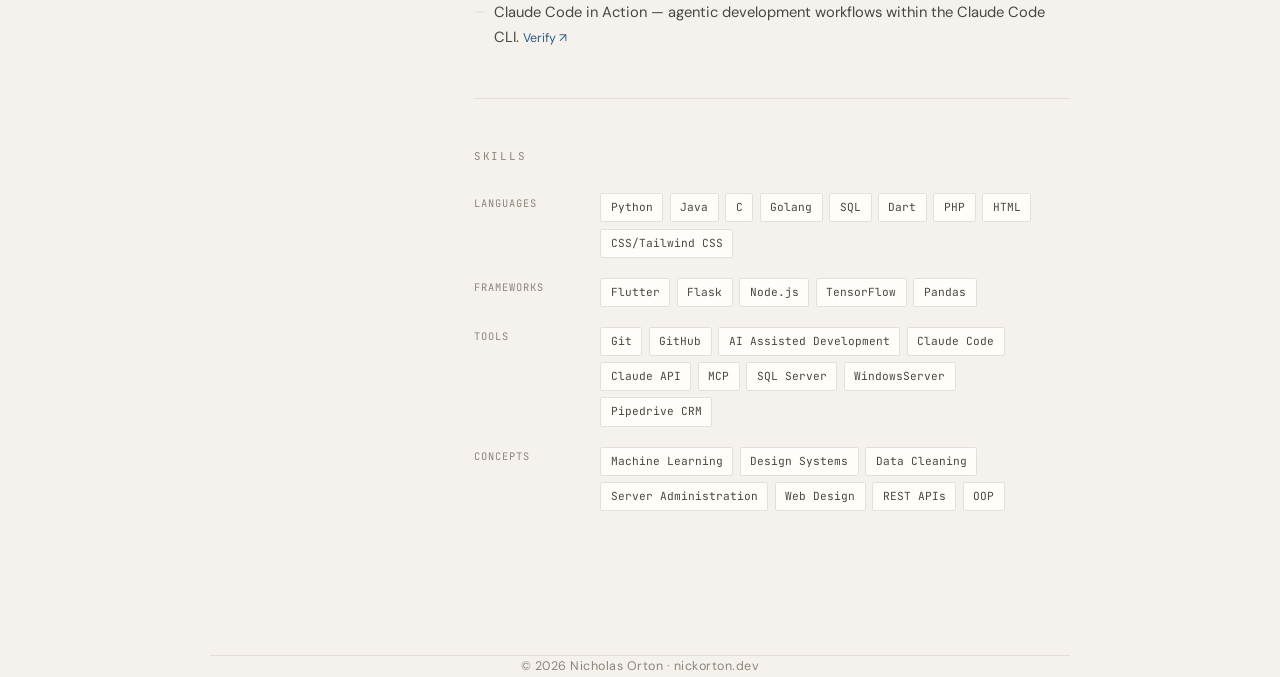
==== commit ea5c3ae0: "Added Anthropic Course certificates/Updated resume file and wording" ====
--- a/experience.html
+++ b/experience.html
@@ -315,8 +315,9 @@
             <ul class="sidebar-nav">
                 <li><a href="#summary">Summary</a></li>
                 <li><a href="#experience">Experience</a></li>
-                <li><a href="micro">Micro-Internships</a></li>
+                <li><a href="#micro">Micro-Internships</a></li>
                 <li><a href="#education">Education</a></li>
+                <li><a href="#certifications">Certifications</a></li>
                 <li><a href="#skills">Skills</a></li>
             </ul>
         </aside>
@@ -328,12 +329,11 @@
             <section id="summary" class="fade-in delay-2">
                 <p class="resume-section-title">Summary</p>
                 <p class="summary-text">
-                    Passionately driven Computer Science and Mathematics student with experience in Python development,
-                    data processing, and backend web applications. Applied analytical thinking to real-world projects
-                    including CRM data classification and structured problem solving in company datasets. Strong foundation
-                    in building reusable frontend components using Handlebars, Tailwind CSS, and component driven design
-                    systems. Well-versed in leveraging AI assisted development workflows and collaborating through CI/CD
-                    pipelines to rapidly iterate, refine, and deliver production ready, quality code.
+                    Computer Science and Mathematics student with full-stack development experience spanning frontend
+                    interfaces, backend services, and data processing. Comfortable building modular, reusable UI with
+                    Tailwind CSS and design system workflows on the frontend, and working with Python, SQL, and REST APIs
+                    on the backend. Competent AI-assisted developer who thrives in the CI/CD pipeline to rapidly iterate,
+                    refine, and ship quality, production ready software.
                 </p>
             </section>
 
@@ -343,19 +343,18 @@
 
                 <div class="entry">
                     <div class="entry-header">
-                        <span class="entry-role">Frontend Developer</span>
+                        <span class="entry-role">Contract Developer</span>
                         <span class="entry-date">Mar 2026 – Present</span>
                     </div>
-                    <p class="entry-org">LimeLight Marketing (Contract) · Pittsburg, KS</p>
-                    <ul class="entry-bullets">
-                        <li>Built and maintained reusable UI components within a Fractal design system using Handlebars templates, Tailwind CSS, and
-                        structured config.json data models.</li>
+                    <p class="entry-org">LimeLight Marketing · Pittsburg, KS</p>
+                    <ul class="entry-bullets">
+                        <li>Built and maintained reusable UI components within v0 design systems using PHP and Tailwind CSS.</li>
                         <li>Leveraged AI-assisted development tools to accelerate component creation, iteration, and refinement while maintaining
                         code quality and consistency.</li>
                         <li>Worked within company CI/CD pipelines to submit components for review, respond to revision feedback, and ensure
                         production readiness.</li>
-                        <li>Translated design and content requirements into modular, scalable frontend components, improving development efficiency
-                        and consistency across projects.</li>
+                        <li>Translated design and content requirements into modular, scalable components, improving development efficiency
+                        and consistency across multiple projects.</li>
                         <li>Collaborated asynchronously through structured review processes, aligning deliverables with business and design
                         expectations.</li>
                     </ul>
@@ -457,9 +456,36 @@
                 </div>
                 <p class="edu-school">Pittsburg State University · Pittsburg, KS</p>
                 <ul class="edu-honors">
-                    <li>Honoree of All A Scholastics — Sep 2023 to Present</li>
+                    <li>All A Scholastics Honoree — Sep 2023 to Present</li>
                     <li>Computer Science Club President — Sep 2025 to Present</li>
                 </ul>
+            </section>
+
+            <!-- Certifications -->
+            <section id="certifications" class="fade-in delay-5">
+                <p class="resume-section-title">Certifications</p>
+
+                <div class="entry">
+                    <div class="entry-header">
+                        <span class="entry-role">Claude Partner Network — Learning Path</span>
+                        <span class="entry-date">May 2026</span>
+                    </div>
+                    <p class="entry-org">Anthropic</p>
+                    <ul class="entry-bullets">
+                        <li>Introduction to Agent Skills — designing and packaging reusable skills for Claude-powered agents.
+                            <a href="https://verify.skilljar.com/c/8tr7aux64yxz" target="_blank" rel="noopener"
+                                style="color: var(--accent); font-size: 0.78rem; white-space: nowrap;">Verify ↗</a></li>
+                        <li>Claude with the Anthropic API — programmatic integration, prompting, and tool use via the Anthropic API.
+                            <a href="https://verify.skilljar.com/c/6u4fi9q8b3m3" target="_blank" rel="noopener"
+                                style="color: var(--accent); font-size: 0.78rem; white-space: nowrap;">Verify ↗</a></li>
+                        <li>Introduction to Model Context Protocol — connecting external tools and data to Claude through MCP.
+                            <a href="https://verify.skilljar.com/c/wb738afehz83" target="_blank" rel="noopener"
+                                style="color: var(--accent); font-size: 0.78rem; white-space: nowrap;">Verify ↗</a></li>
+                        <li>Claude Code in Action — agentic development workflows within the Claude Code CLI.
+                            <a href="https://verify.skilljar.com/c/jek4beo3jvas" target="_blank" rel="noopener"
+                                style="color: var(--accent); font-size: 0.78rem; white-space: nowrap;">Verify ↗</a></li>
+                    </ul>
+                </div>
             </section>
 
             <!-- Skills -->
@@ -475,7 +501,8 @@
                             <span class="skill-tag">Golang</span>
                             <span class="skill-tag">SQL</span>
                             <span class="skill-tag">Dart</span>
-                            <span class="skill-tag">HTML/Handlebars</span>
+                            <span class="skill-tag">PHP</span>
+                            <span class="skill-tag">HTML</span>
                             <span class="skill-tag">CSS/Tailwind CSS</span>
                         </div>
                     </div>
@@ -495,6 +522,9 @@
                             <span class="skill-tag">Git</span>
                             <span class="skill-tag">GitHub</span>
                             <span class="skill-tag">AI Assisted Development</span>
+                            <span class="skill-tag">Claude Code</span>
+                            <span class="skill-tag">Claude API</span>
+                            <span class="skill-tag">MCP</span>
                             <span class="skill-tag">SQL Server</span>
                             <span class="skill-tag">WindowsServer</span>
                             <span class="skill-tag">Pipedrive CRM</span>
@@ -504,7 +534,7 @@
                         <span class="skill-category">Concepts</span>
                         <div class="skill-tags">
                             <span class="skill-tag">Machine Learning</span>
-                            <span class="skill-tag">Fractal/Design Systems</span>
+                            <span class="skill-tag">Design Systems</span>
                             <span class="skill-tag">Data Cleaning</span>
                             <span class="skill-tag">Server Administration</span>
                             <span class="skill-tag">Web Design</span>
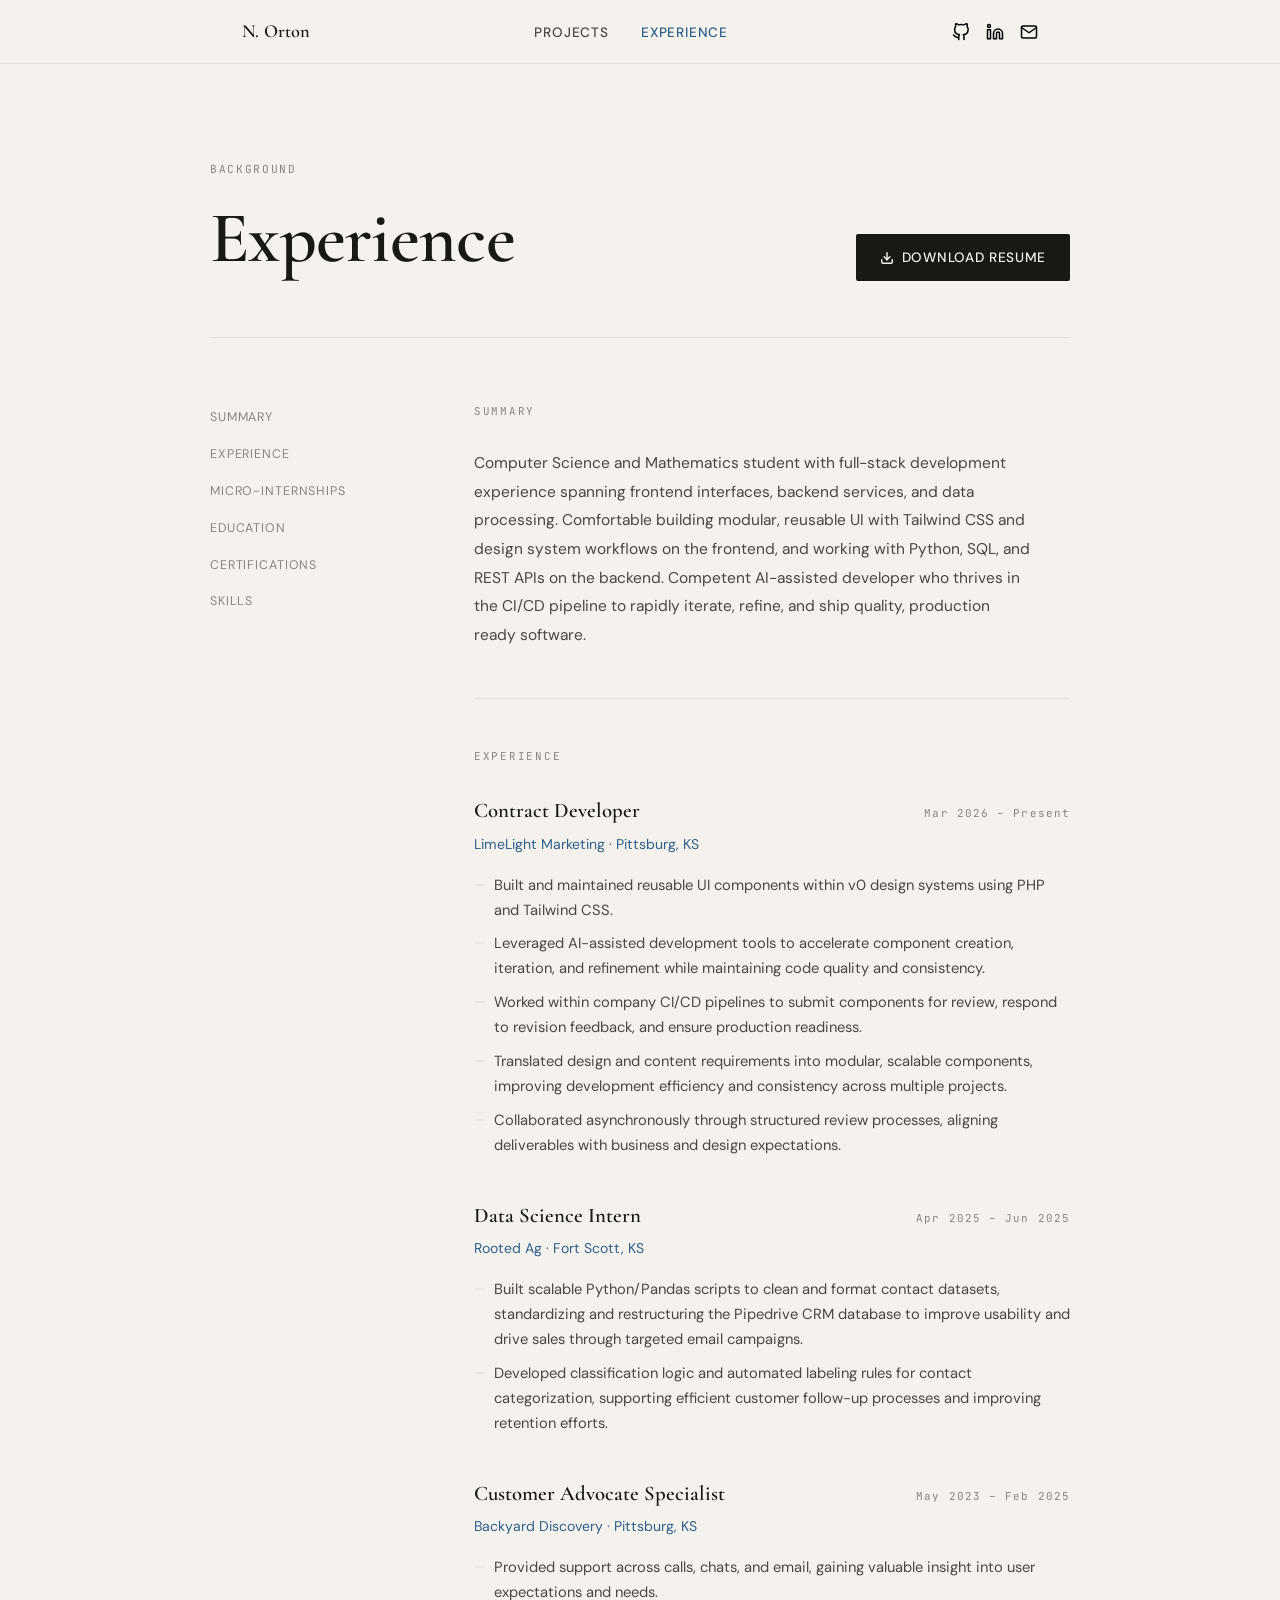
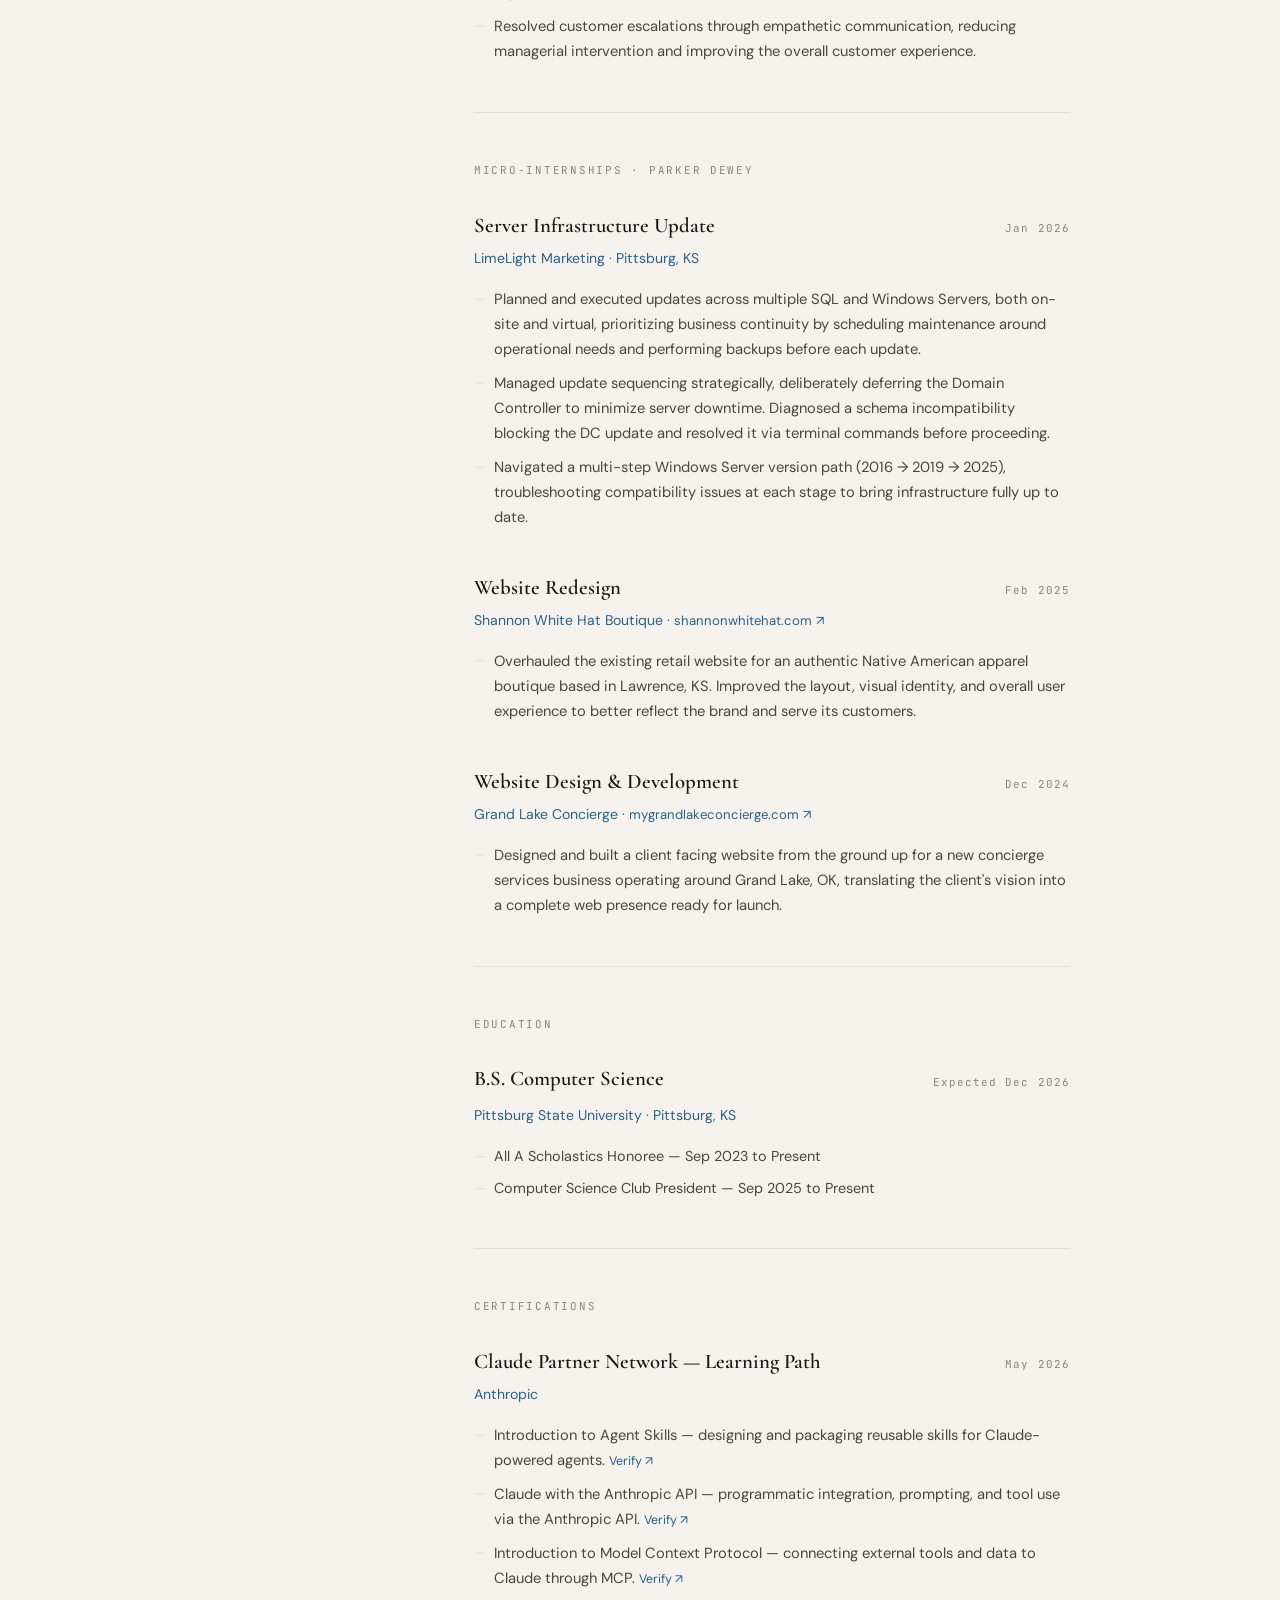
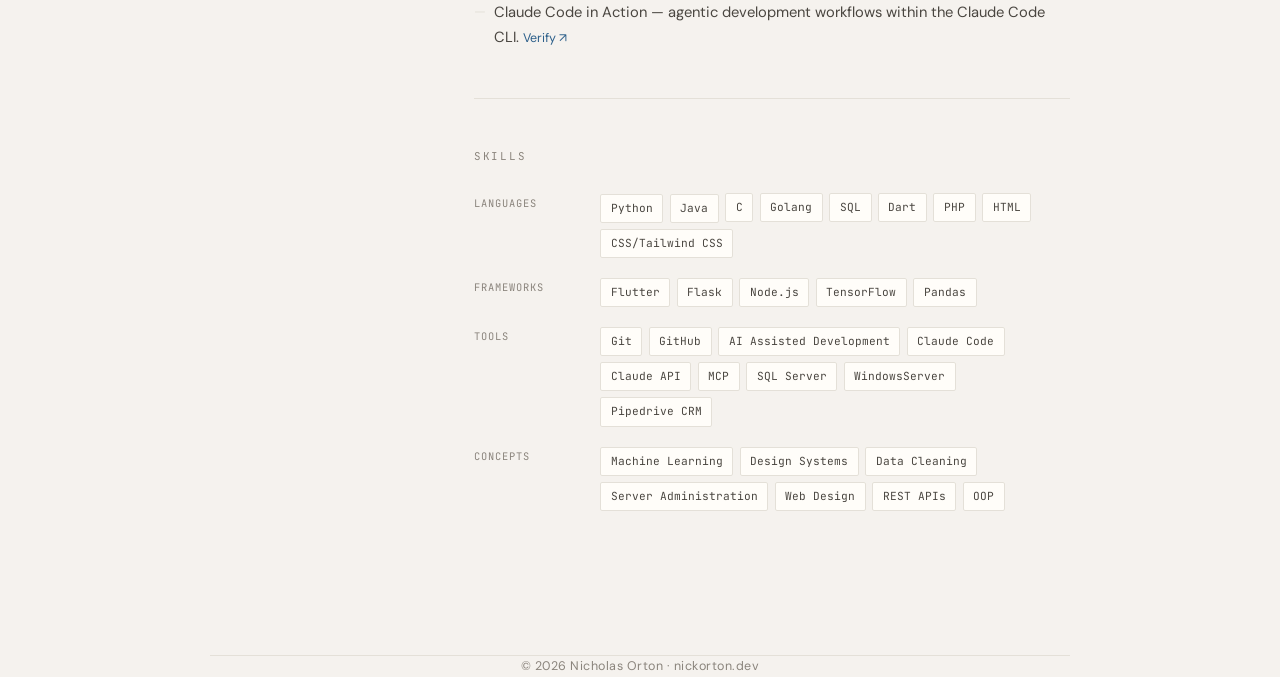
==== commit b1f2c3ce: "Updated experience wording/newly revised resume attached" ====
--- a/experience.html
+++ b/experience.html
@@ -329,11 +329,10 @@
             <section id="summary" class="fade-in delay-2">
                 <p class="resume-section-title">Summary</p>
                 <p class="summary-text">
-                    Computer Science and Mathematics student with full-stack development experience spanning frontend
-                    interfaces, backend services, and data processing. Comfortable building modular, reusable UI with
-                    Tailwind CSS and design system workflows on the frontend, and working with Python, SQL, and REST APIs
-                    on the backend. Competent AI-assisted developer who thrives in the CI/CD pipeline to rapidly iterate,
-                    refine, and ship quality, production ready software.
+                    Computer Science and Mathematics student with full-stack development experience spanning frontend interfaces, backend
+                    services, and data processing. Comfortable building modular, reusable UI with Tailwind CSS and design system workflows
+                    on the frontend, and working with Python, SQL, and REST APIs on the backend. Competent AI-assisted developer who thrives
+                    in the CI/CD pipeline to rapidly iterate, refine, and ship quality, production ready software.
                 </p>
             </section>
 
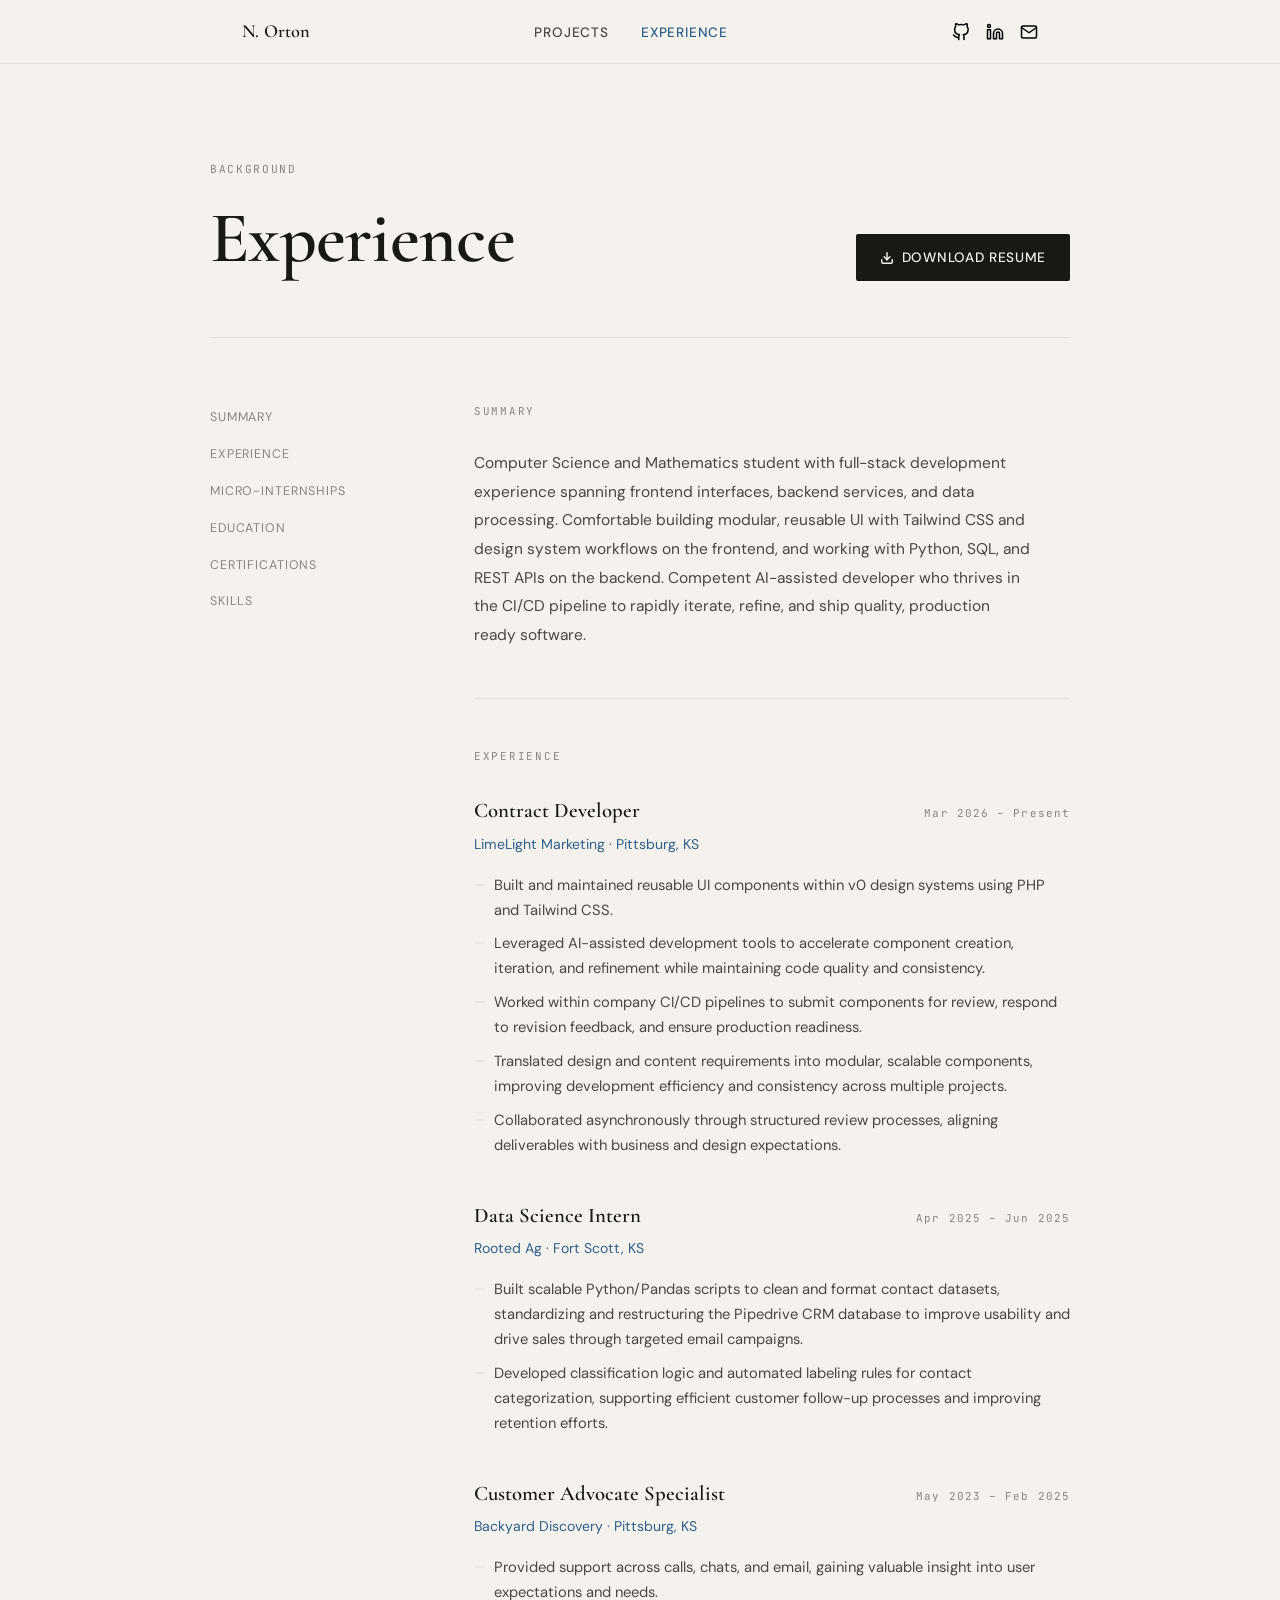
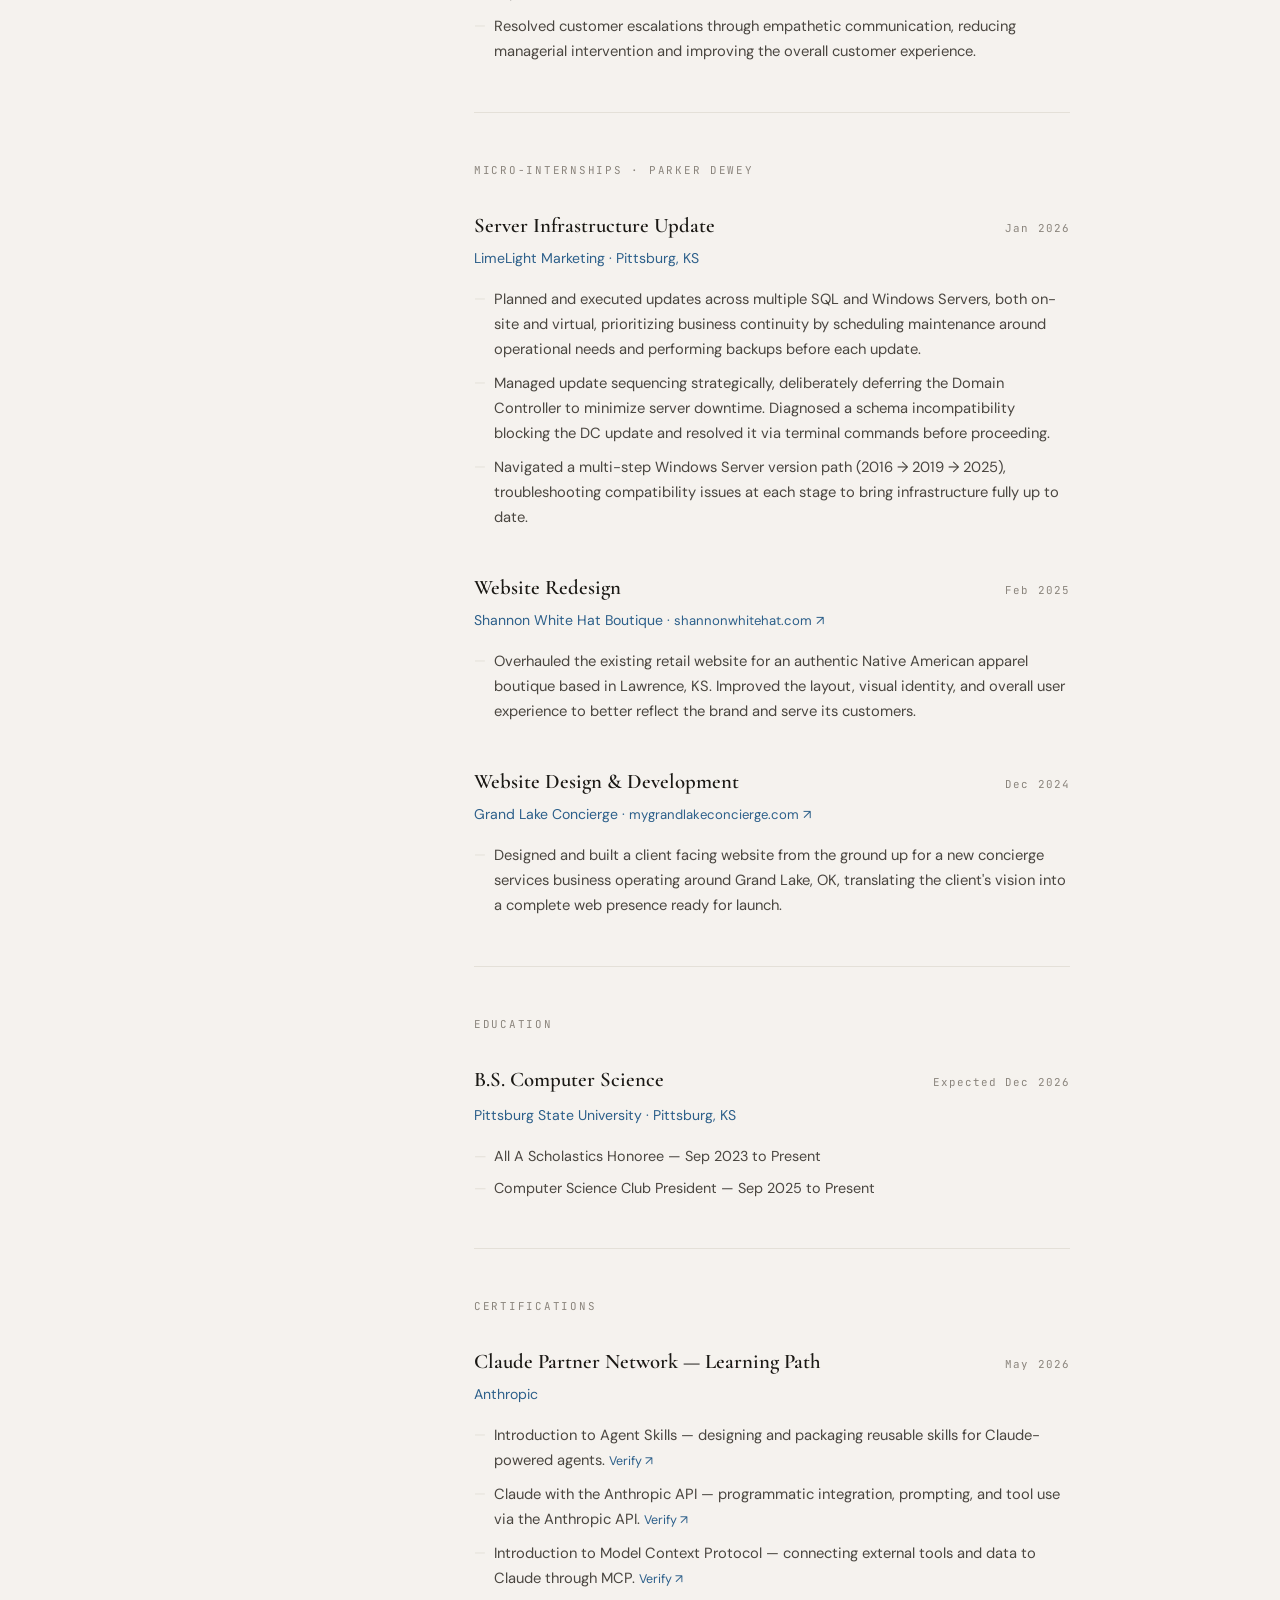
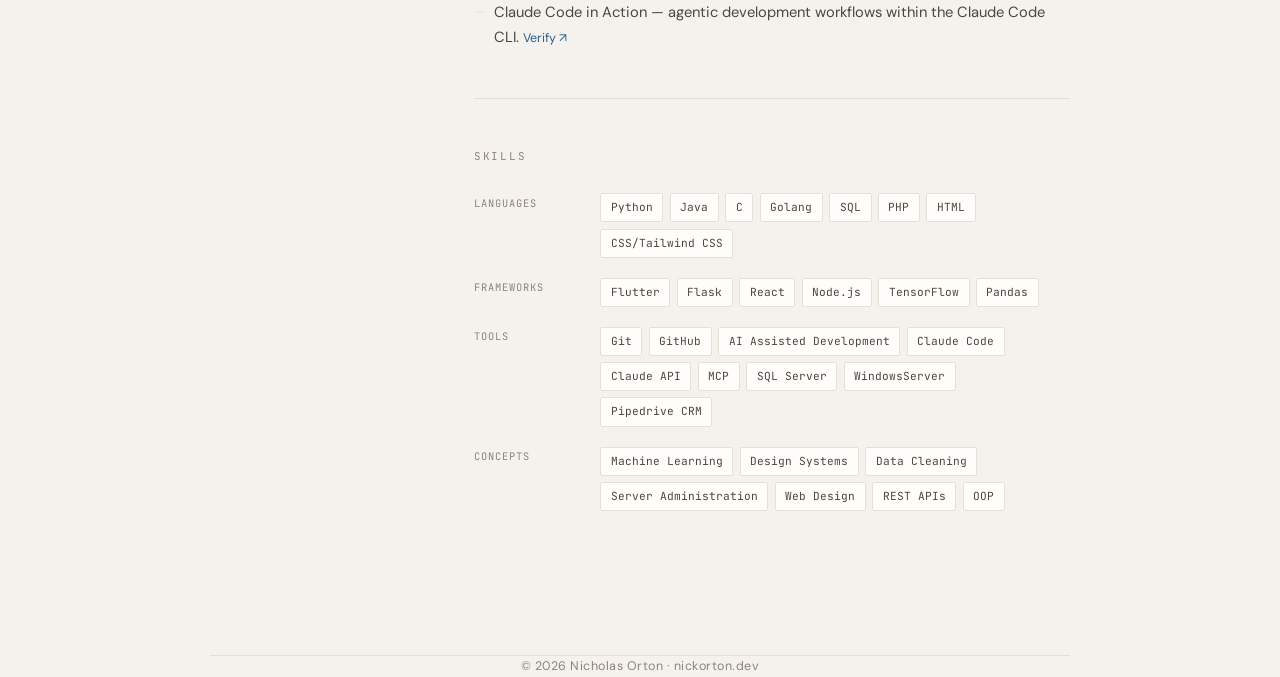
==== commit 05319384: "Added new project with updated resume reflecting as such" ====
--- a/experience.html
+++ b/experience.html
@@ -499,7 +499,6 @@
                             <span class="skill-tag">C</span>
                             <span class="skill-tag">Golang</span>
                             <span class="skill-tag">SQL</span>
-                            <span class="skill-tag">Dart</span>
                             <span class="skill-tag">PHP</span>
                             <span class="skill-tag">HTML</span>
                             <span class="skill-tag">CSS/Tailwind CSS</span>
@@ -510,6 +509,7 @@
                         <div class="skill-tags">
                             <span class="skill-tag">Flutter</span>
                             <span class="skill-tag">Flask</span>
+                            <span class="skill-tag">React</span>
                             <span class="skill-tag">Node.js</span>
                             <span class="skill-tag">TensorFlow</span>
                             <span class="skill-tag">Pandas</span>
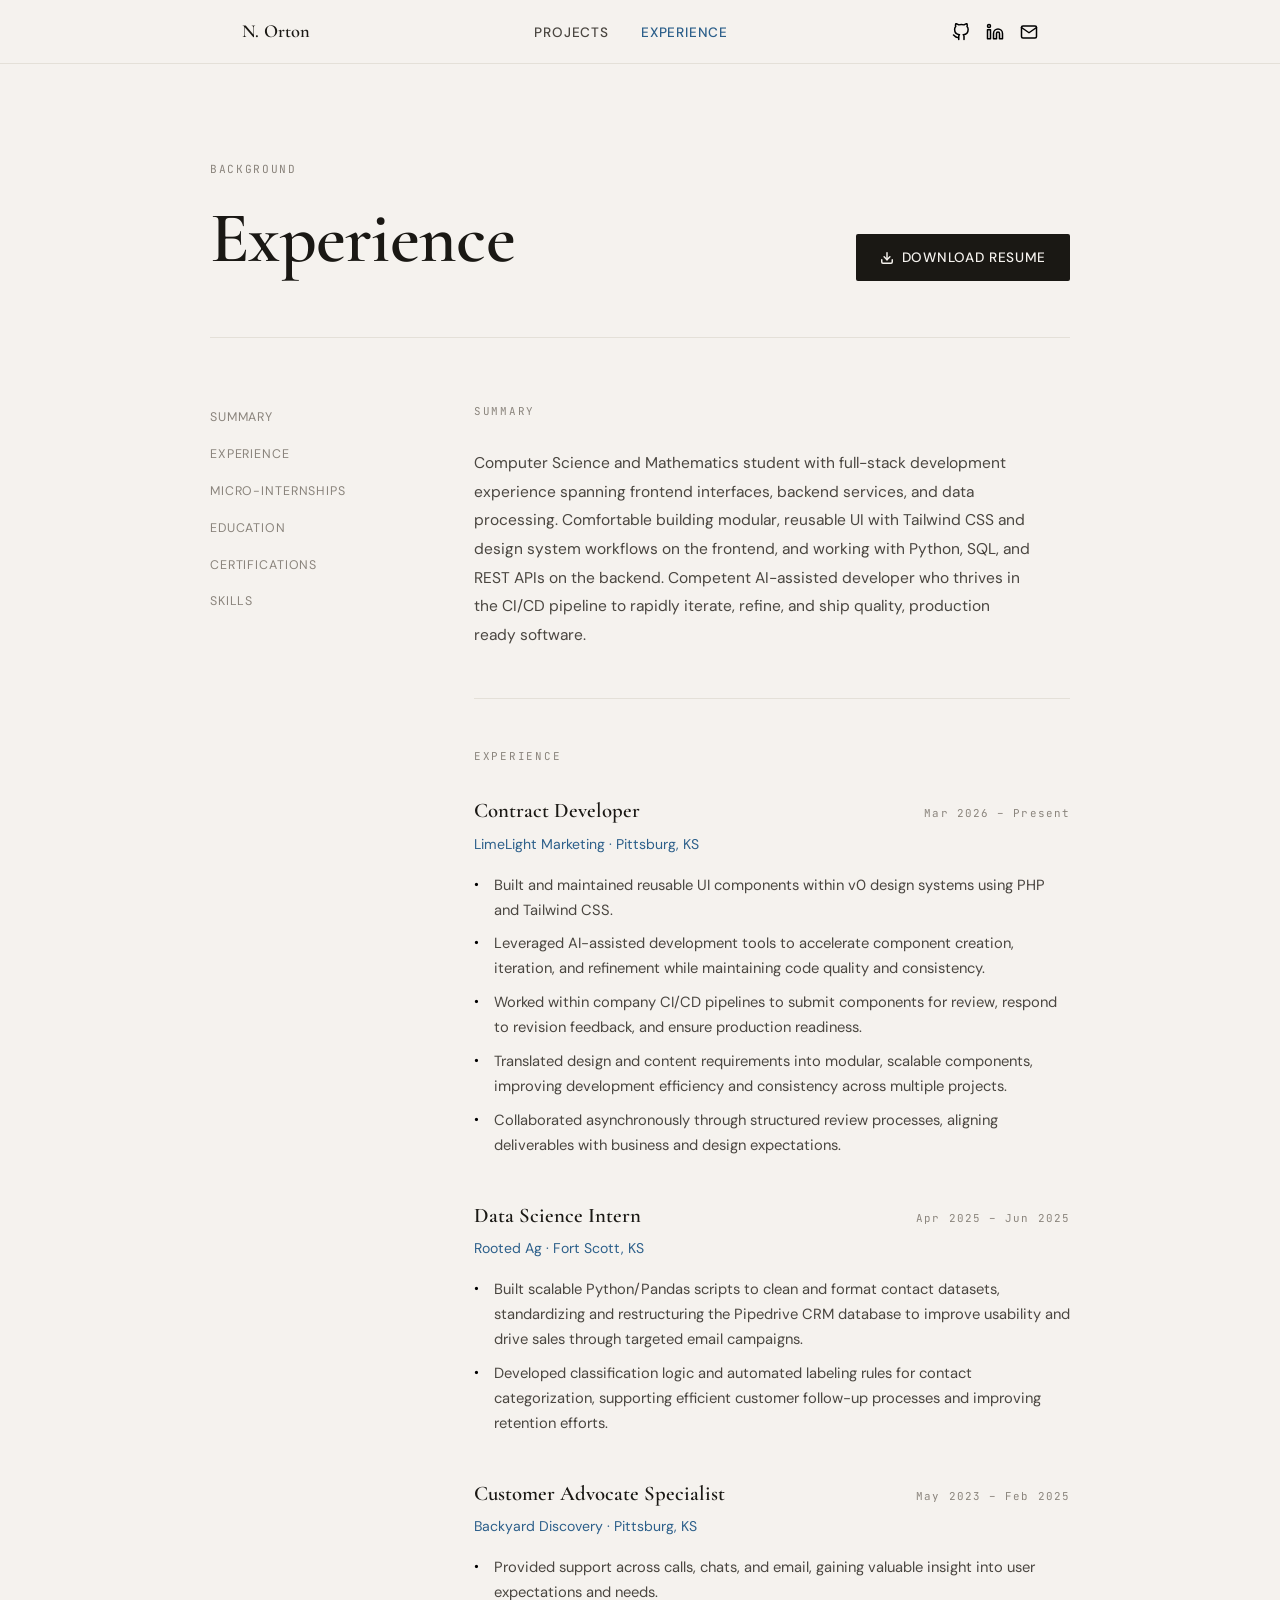
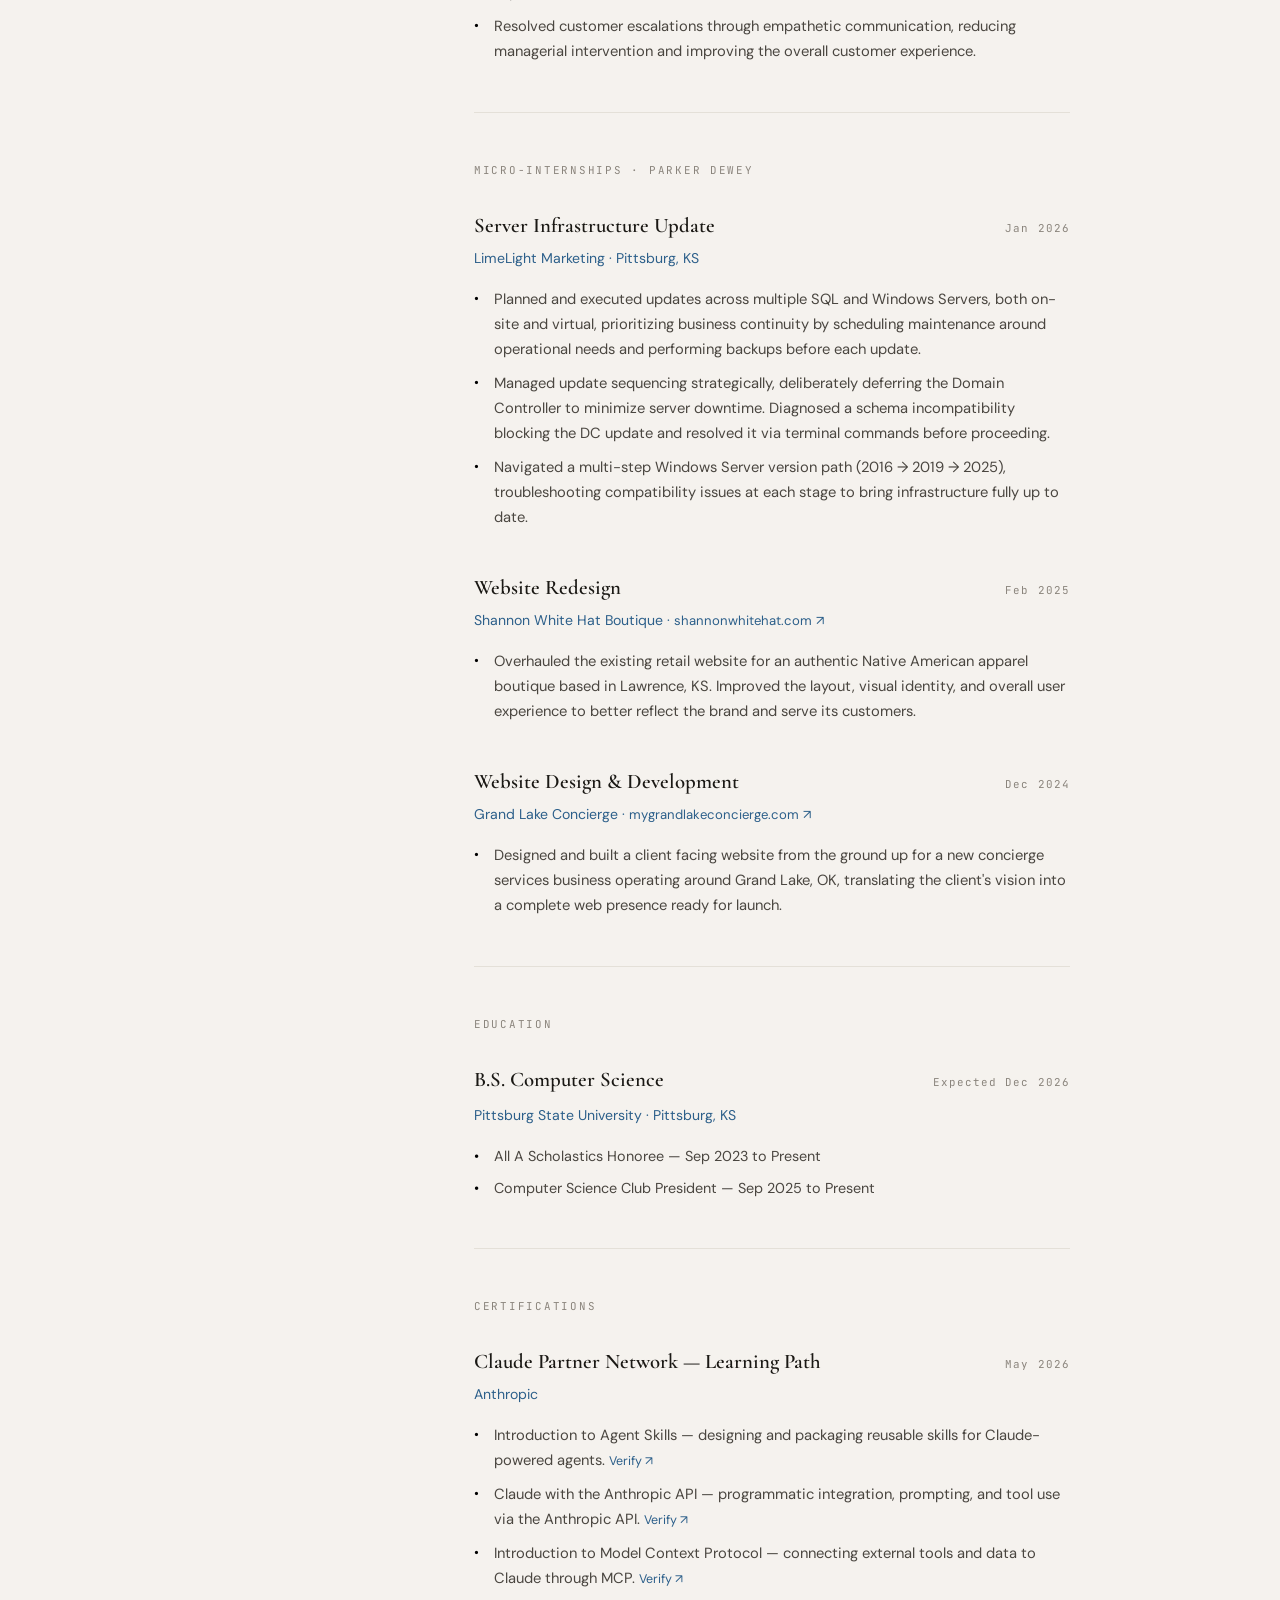
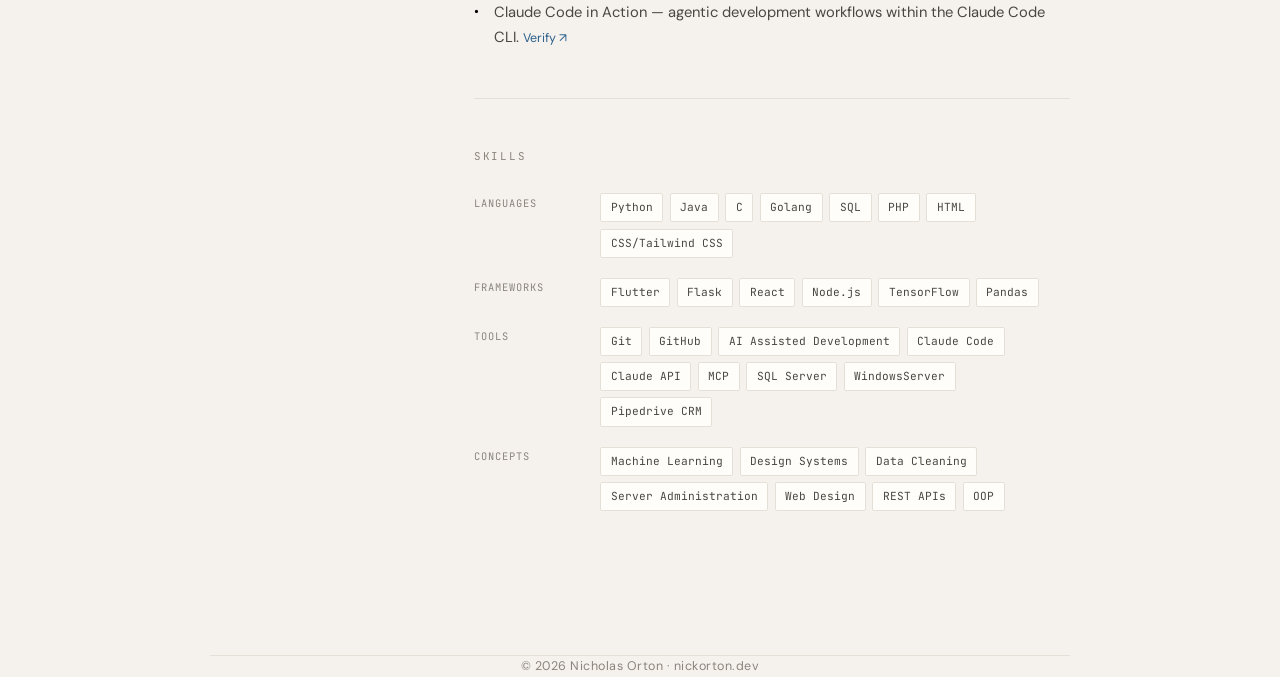
==== commit d2f20771: "Styling update" ====
--- a/experience.html
+++ b/experience.html
@@ -154,10 +154,10 @@
         }
 
         .entry-bullets li::before {
-            content: '—';
+            content: '•';
             position: absolute;
             left: 0;
-            color: var(--rule);
+            color: black;
             font-size: 0.85rem;
         }
 
@@ -190,10 +190,10 @@
         }
 
         .edu-honors li::before {
-            content: '—';
+            content: '•';
             position: absolute;
             left: 0;
-            color: var(--rule);
+            color: black;
         }
 
         /* Skills */
